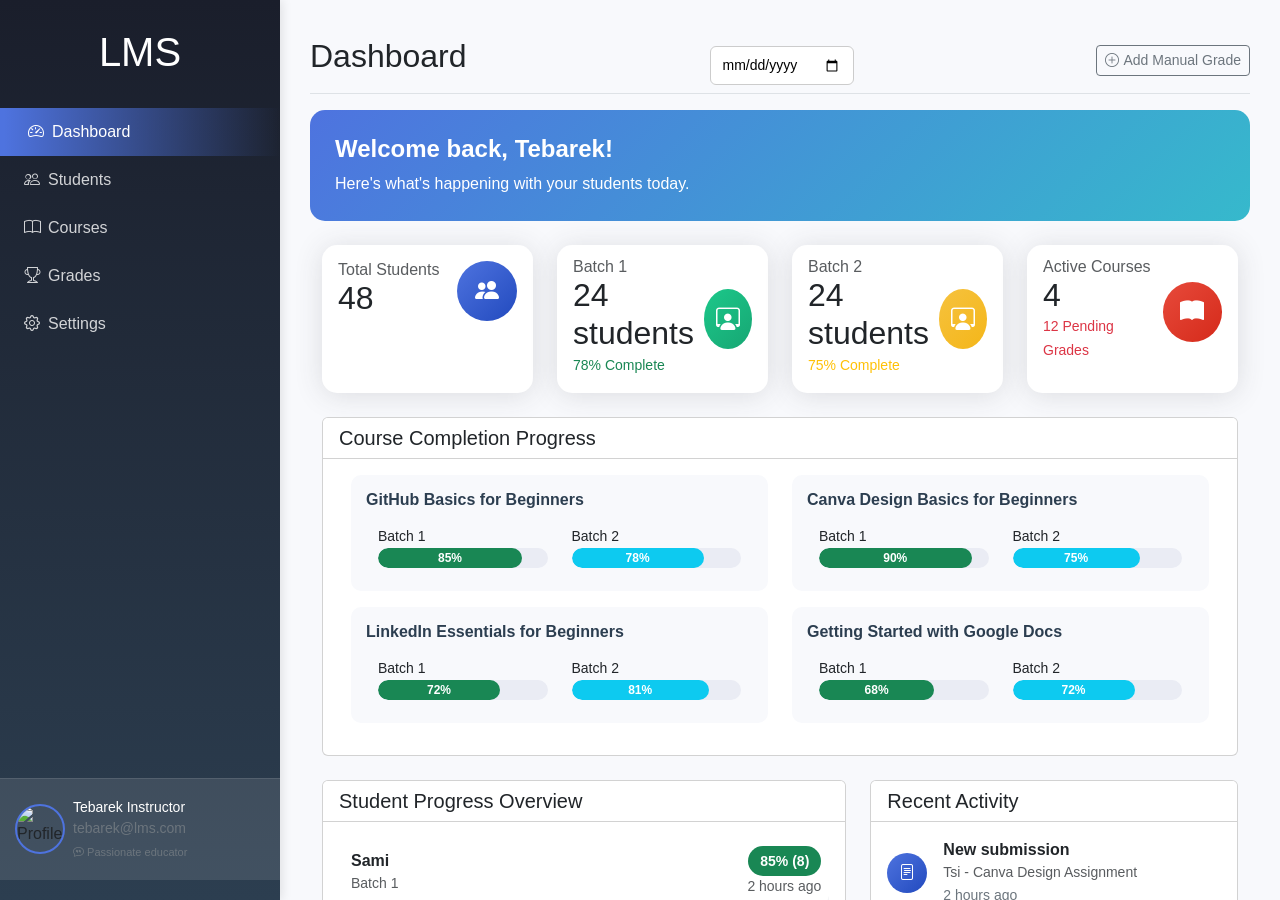
==== instructor/index.html @ 780e3164 "Initial commit - LMS project" ====
<!doctype html>
<html lang="en">
  <head>
    <meta charset="UTF-8" />
    <meta name="viewport" content="width=device-width, initial-scale=1.0" />
    <title>LMS Dashboard - Instructor View</title>

    <!-- Bootstrap 5 CSS CDN -->
    <link
      href="https://cdn.jsdelivr.net/npm/bootstrap@5.3.2/dist/css/bootstrap.min.css"
      rel="stylesheet"
    />
    <!-- Bootstrap Icons -->
    <link
      rel="stylesheet"
      href="https://cdn.jsdelivr.net/npm/bootstrap-icons@1.11.3/font/bootstrap-icons.min.css"
    />
    <!-- Font Awesome -->
    <link
      rel="stylesheet"
      href="https://cdnjs.cloudflare.com/ajax/libs/font-awesome/6.5.1/css/all.min.css"
    />
    <!-- Custom CSS -->
    <link rel="stylesheet" href="style.css" />
  </head>
  <body>
    <!-- Main Container -->
    <div class="container-fluid">
      <div class="row">
        <!-- Sidebar Navigation -->
        <nav class="col-md-3 col-lg-2 d-md-block bg-dark sidebar">
          <div class="sidebar-wrapper">
            <!-- <div class="text-center mb-4">
              <div class="instructor-avatar mx-auto">
                <span>T</span>
              </div>
              <h6 class="text-white mt-2">Tebarek Instructor</h6>
              <p class="text-secondary small">Instructor</p>
            </div> -->
            <div class="text-center mb-4">
              <h1 class="text-white mt-2">LMS</h1>
            </div>
            <ul class="nav flex-column">
              <li class="nav-item">
                <a class="nav-link active" href="#" data-page="dashboard">
                  <i class="bi bi-speedometer2 me-2"></i>Dashboard
                </a>
              </li>
              <li class="nav-item">
                <a class="nav-link" href="#" data-page="students">
                  <i class="bi bi-people me-2"></i>Students
                </a>
              </li>
              <li class="nav-item">
                <a class="nav-link" href="#" data-page="courses">
                  <i class="bi bi-book me-2"></i>Courses
                </a>
              </li>
              <li class="nav-item">
                <a class="nav-link" href="#" data-page="grades">
                  <i class="bi bi-trophy me-2"></i>Grades
                </a>
              </li>
              <li class="nav-item">
                <a class="nav-link" href="#" data-page="settings">
                  <i class="bi bi-gear me-2"></i>Settings
                </a>
              </li>
            </ul>

            <!-- Instructor Profile Section (Bottom of Sidebar) -->
            <div class="instructor-profile-sidebar">
              <div class="d-flex align-items-center">
                <img
                  src="https://via.placeholder.com/50"
                  alt="Profile"
                  class="profile-thumbnail rounded-circle me-2"
                />
                <div class="profile-info">
                  <h6 class="text-white mb-0">Tebarek Instructor</h6>
                  <small class="text-secondary">tebarek@lms.com</small>
                  <p class="text-secondary small mb-0 mt-1">
                    <i class="bi bi-chat-quote"></i> Passionate educator
                  </p>
                </div>
              </div>
            </div>
          </div>
        </nav>

        <!-- Main Content Area -->
        <main class="col-md-9 ms-sm-auto col-lg-10 px-md-4 main-content">
          <!-- Dynamic Content Pages -->
          <div id="dashboard-page" class="page active">
            <!-- Dashboard Header -->
            <div
              class="d-flex justify-content-between flex-wrap flex-md-nowrap align-items-center pt-3 pb-2 mb-3 border-bottom"
            >
              <h1 class="h2">Dashboard</h1>
              <div class="calendar-box">
                <input type="date" id="calendar" />
              </div>
              <div class="btn-toolbar mb-2 mb-md-0">
                <button
                  type="button"
                  class="btn btn-sm btn-outline-secondary"
                  data-bs-toggle="modal"
                  data-bs-target="#gradeModal"
                >
                  <i class="bi bi-plus-circle me-1"></i>Add Manual Grade
                </button>
              </div>
            </div>

            <!-- Welcome Banner -->
            <div class="alert alert-primary welcome-banner mb-4">
              <h4 class="alert-heading">Welcome back, Tebarek!</h4>
              <p class="mb-0">
                Here's what's happening with your students today.
              </p>
            </div>

            <!-- Stats Cards -->
            <div class="row mb-4">
              <div class="col-md-3">
                <div class="card stat-card">
                  <div class="card-body">
                    <div
                      class="d-flex justify-content-between align-items-center"
                    >
                      <div>
                        <h6 class="card-subtitle text-muted">Total Students</h6>
                        <h2 class="card-title mb-0">48</h2>
                      </div>
                      <div class="stat-icon bg-primary">
                        <i class="bi bi-people-fill"></i>
                      </div>
                    </div>
                  </div>
                </div>
              </div>
              <div class="col-md-3">
                <div class="card stat-card">
                  <div class="card-body">
                    <div
                      class="d-flex justify-content-between align-items-center"
                    >
                      <div>
                        <h6 class="card-subtitle text-muted">Batch 1</h6>
                        <h2 class="card-title mb-0">24 students</h2>
                        <small class="text-success">78% Complete</small>
                      </div>
                      <div class="stat-icon bg-success">
                        <i class="bi bi-person-workspace"></i>
                      </div>
                    </div>
                  </div>
                </div>
              </div>
              <div class="col-md-3">
                <div class="card stat-card">
                  <div class="card-body">
                    <div
                      class="d-flex justify-content-between align-items-center"
                    >
                      <div>
                        <h6 class="card-subtitle text-muted">Batch 2</h6>
                        <h2 class="card-title mb-0">24 students</h2>
                        <small class="text-warning">75% Complete</small>
                      </div>
                      <div class="stat-icon bg-warning">
                        <i class="bi bi-person-workspace"></i>
                      </div>
                    </div>
                  </div>
                </div>
              </div>
              <div class="col-md-3">
                <div class="card stat-card">
                  <div class="card-body">
                    <div
                      class="d-flex justify-content-between align-items-center"
                    >
                      <div>
                        <h6 class="card-subtitle text-muted">Active Courses</h6>
                        <h2 class="card-title mb-0">4</h2>
                        <small class="text-danger">12 Pending Grades</small>
                      </div>
                      <div class="stat-icon bg-danger">
                        <i class="bi bi-book-fill"></i>
                      </div>
                    </div>
                  </div>
                </div>
              </div>
            </div>

            <!-- Course Progress Section -->
            <div class="row mb-4">
              <div class="col-12">
                <div class="card">
                  <div class="card-header bg-white">
                    <h5 class="mb-0">Course Completion Progress</h5>
                  </div>
                  <div class="card-body">
                    <div class="row">
                      <div class="col-md-6">
                        <div class="course-item mb-3">
                          <h6>GitHub Basics for Beginners</h6>
                          <div class="row">
                            <div class="col-6">
                              <small>Batch 1</small>
                              <div class="progress mb-2">
                                <div
                                  class="progress-bar bg-success"
                                  style="width: 85%"
                                >
                                  85%
                                </div>
                              </div>
                            </div>
                            <div class="col-6">
                              <small>Batch 2</small>
                              <div class="progress mb-2">
                                <div
                                  class="progress-bar bg-info"
                                  style="width: 78%"
                                >
                                  78%
                                </div>
                              </div>
                            </div>
                          </div>
                        </div>
                        <div class="course-item mb-3">
                          <h6>LinkedIn Essentials for Beginners</h6>
                          <div class="row">
                            <div class="col-6">
                              <small>Batch 1</small>
                              <div class="progress mb-2">
                                <div
                                  class="progress-bar bg-success"
                                  style="width: 72%"
                                >
                                  72%
                                </div>
                              </div>
                            </div>
                            <div class="col-6">
                              <small>Batch 2</small>
                              <div class="progress mb-2">
                                <div
                                  class="progress-bar bg-info"
                                  style="width: 81%"
                                >
                                  81%
                                </div>
                              </div>
                            </div>
                          </div>
                        </div>
                      </div>
                      <div class="col-md-6">
                        <div class="course-item mb-3">
                          <h6>Canva Design Basics for Beginners</h6>
                          <div class="row">
                            <div class="col-6">
                              <small>Batch 1</small>
                              <div class="progress mb-2">
                                <div
                                  class="progress-bar bg-success"
                                  style="width: 90%"
                                >
                                  90%
                                </div>
                              </div>
                            </div>
                            <div class="col-6">
                              <small>Batch 2</small>
                              <div class="progress mb-2">
                                <div
                                  class="progress-bar bg-info"
                                  style="width: 75%"
                                >
                                  75%
                                </div>
                              </div>
                            </div>
                          </div>
                        </div>
                        <div class="course-item mb-3">
                          <h6>Getting Started with Google Docs</h6>
                          <div class="row">
                            <div class="col-6">
                              <small>Batch 1</small>
                              <div class="progress mb-2">
                                <div
                                  class="progress-bar bg-success"
                                  style="width: 68%"
                                >
                                  68%
                                </div>
                              </div>
                            </div>
                            <div class="col-6">
                              <small>Batch 2</small>
                              <div class="progress mb-2">
                                <div
                                  class="progress-bar bg-info"
                                  style="width: 72%"
                                >
                                  72%
                                </div>
                              </div>
                            </div>
                          </div>
                        </div>
                      </div>
                    </div>
                  </div>
                </div>
              </div>
            </div>

            <!-- Student Progress Overview and Recent Activity -->
            <div class="row">
              <div class="col-md-7">
                <div class="card">
                  <div class="card-header bg-white">
                    <h5 class="mb-0">Student Progress Overview</h5>
                  </div>
                  <div class="card-body">
                    <div class="student-progress-list">
                      <div
                        class="student-item mb-3 p-2 border-bottom"
                        onclick="viewStudentDetails('ST001')"
                      >
                        <div
                          class="d-flex justify-content-between align-items-center"
                        >
                          <div>
                            <strong>Sami</strong>
                            <div class="text-muted small">Batch 1</div>
                          </div>
                          <div class="text-end">
                            <span class="badge bg-success">85% (8)</span>
                            <small class="text-muted d-block"
                              >2 hours ago</small
                            >
                          </div>
                        </div>
                      </div>
                      <div
                        class="student-item mb-3 p-2 border-bottom"
                        onclick="viewStudentDetails('ST002')"
                      >
                        <div
                          class="d-flex justify-content-between align-items-center"
                        >
                          <div>
                            <strong>Tsi</strong>
                            <div class="text-muted small">Batch 1</div>
                          </div>
                          <div class="text-end">
                            <span class="badge bg-success">92% (9)</span>
                            <small class="text-muted d-block">1 day ago</small>
                          </div>
                        </div>
                      </div>
                      <div
                        class="student-item mb-3 p-2 border-bottom"
                        onclick="viewStudentDetails('ST003')"
                      >
                        <div
                          class="d-flex justify-content-between align-items-center"
                        >
                          <div>
                            <strong>Miky</strong>
                            <div class="text-muted small">Batch 2</div>
                          </div>
                          <div class="text-end">
                            <span class="badge bg-warning">78% (7)</span>
                            <small class="text-muted d-block">2 days ago</small>
                          </div>
                        </div>
                      </div>
                      <div
                        class="student-item mb-3 p-2 border-bottom"
                        onclick="viewStudentDetails('ST004')"
                      >
                        <div
                          class="d-flex justify-content-between align-items-center"
                        >
                          <div>
                            <strong>Emma</strong>
                            <div class="text-muted small">Batch 2</div>
                          </div>
                          <div class="text-end">
                            <span class="badge bg-success">88% (8)</span>
                            <small class="text-muted d-block">1 day ago</small>
                          </div>
                        </div>
                      </div>
                      <div
                        class="student-item mb-3 p-2 border-bottom"
                        onclick="viewStudentDetails('ST005')"
                      >
                        <div
                          class="d-flex justify-content-between align-items-center"
                        >
                          <div>
                            <strong>John</strong>
                            <div class="text-muted small">Batch 1</div>
                          </div>
                          <div class="text-end">
                            <span class="badge bg-danger">67% (6)</span>
                            <small class="text-muted d-block"
                              >3 weeks ago</small
                            >
                          </div>
                        </div>
                      </div>
                      <div
                        class="student-item p-2"
                        onclick="viewStudentDetails('ST006')"
                      >
                        <div
                          class="d-flex justify-content-between align-items-center"
                        >
                          <div>
                            <strong>Bety</strong>
                            <div class="text-muted small">Batch 2</div>
                          </div>
                          <div class="text-end">
                            <span class="badge bg-success">95% (10)</span>
                            <small class="text-muted d-block"
                              >30 mins ago</small
                            >
                          </div>
                        </div>
                      </div>
                    </div>
                  </div>
                </div>
              </div>
              <div class="col-md-5">
                <div class="card">
                  <div class="card-header bg-white">
                    <h5 class="mb-0">Recent Activity</h5>
                  </div>
                  <div class="card-body">
                    <div class="activity-list">
                      <div class="activity-item mb-3 pb-2 border-bottom">
                        <div class="d-flex align-items-center">
                          <div class="activity-icon bg-primary me-3">
                            <i class="bi bi-file-text text-white"></i>
                          </div>
                          <div>
                            <strong>New submission</strong>
                            <div class="text-muted small">
                              Tsi - Canva Design Assignment
                            </div>
                            <small class="text-secondary">2 hours ago</small>
                          </div>
                        </div>
                      </div>
                      <div class="activity-item mb-3 pb-2 border-bottom">
                        <div class="d-flex align-items-center">
                          <div class="activity-icon bg-success me-3">
                            <i class="bi bi-check-circle text-white"></i>
                          </div>
                          <div>
                            <strong>Assessment completed</strong>
                            <div class="text-muted small">
                              Sami - Google Form Quiz
                            </div>
                            <small class="text-secondary">5 hours ago</small>
                          </div>
                        </div>
                      </div>
                      <div class="activity-item">
                        <div class="d-flex align-items-center">
                          <div class="activity-icon bg-warning me-3">
                            <i class="bi bi-folder text-white"></i>
                          </div>
                          <div>
                            <strong>Project submitted</strong>
                            <div class="text-muted small">
                              Lidiya - Graphics Project
                            </div>
                            <small class="text-secondary">1 day ago</small>
                          </div>
                        </div>
                      </div>
                    </div>
                  </div>
                </div>
              </div>
            </div>
          </div>

          <!-- Student Details Page (initially hidden) -->
          <div id="student-page" class="page">
            <div
              class="d-flex justify-content-between flex-wrap flex-md-nowrap align-items-center pt-3 pb-2 mb-3 border-bottom"
            >
              <h1 class="h2">Student Details</h1>
              <button
                class="btn btn-outline-secondary"
                onclick="showPage('dashboard')"
              >
                <i class="bi bi-arrow-left me-1"></i>Back to Dashboard
              </button>
            </div>

            <!-- Student Details Content -->
            <div id="student-details-container">
              <!-- Will be populated by JavaScript -->
            </div>
          </div>

          <!-- Students Dashboard Page -->
          <div id="students-page" class="page">
            <div
              class="d-flex justify-content-between flex-wrap flex-md-nowrap align-items-center pt-3 pb-2 mb-3 border-bottom"
            >
              <h1 class="h2">Students Dashboard</h1>
              <div class="btn-toolbar mb-2 mb-md-0">
                <button
                  type="button"
                  class="btn btn-sm btn-outline-primary"
                  onclick="exportStudentList()"
                >
                  <i class="bi bi-download me-1"></i>Export List
                </button>
              </div>
            </div>

            <!-- Students by Batch -->
            <div id="students-by-batch" class="row">
              <!-- Will be populated by JavaScript -->
            </div>
          </div>

          <!-- Courses Dashboard Page -->
          <div id="courses-page" class="page">
            <div
              class="d-flex justify-content-between flex-wrap flex-md-nowrap align-items-center pt-3 pb-2 mb-3 border-bottom"
            >
              <h1 class="h2">Courses Dashboard</h1>
              <button
                type="button"
                class="btn btn-sm btn-outline-primary"
                onclick="showAddCourseModal()"
              >
                <i class="bi bi-plus-circle me-1"></i>Add Course
              </button>
            </div>

            <!-- Courses with Enrolled Students -->
            <div id="courses-with-students" class="row">
              <!-- Will be populated by JavaScript -->
            </div>
          </div>

          <!-- Grades Dashboard Page -->
          <div id="grades-page" class="page">
            <div
              class="d-flex justify-content-between flex-wrap flex-md-nowrap align-items-center pt-3 pb-2 mb-3 border-bottom"
            >
              <h1 class="h2">Grades Dashboard</h1>
              <div class="btn-group">
                <button
                  type="button"
                  class="btn btn-sm btn-outline-secondary"
                  onclick="filterGradesByCourse('all')"
                >
                  All Courses
                </button>
                <button
                  type="button"
                  class="btn btn-sm btn-outline-secondary"
                  onclick="filterGradesByCourse('github')"
                >
                  GitHub
                </button>
                <button
                  type="button"
                  class="btn btn-sm btn-outline-secondary"
                  onclick="filterGradesByCourse('linkedin')"
                >
                  LinkedIn
                </button>

                <button
                  type="button"
                  class="btn btn-sm btn-outline-secondary"
                  onclick="filterGradesByCourse('canva')"
                >
                  Canva
                </button>
              </div>
            </div>

            <!-- Rankings Table -->
            <div class="card">
              <div class="card-header bg-white">
                <h5 class="mb-0">Student Performance Rankings</h5>
              </div>
              <div class="card-body">
                <div class="table-responsive">
                  <table
                    class="table table-hover rankings-table"
                    id="grades-ranking-table"
                  >
                    <thead>
                      <tr>
                        <th>Rank</th>
                        <th>Student</th>
                        <th>Course</th>
                        <th>Grade</th>
                        <th>Status</th>
                      </tr>
                    </thead>
                    <tbody id="grades-table-body">
                      <!-- Will be populated by JavaScript -->
                    </tbody>
                  </table>
                </div>
              </div>
            </div>
          </div>

          <!-- Settings Dashboard Page -->
          <div id="settings-page" class="page">
            <div
              class="d-flex justify-content-between flex-wrap flex-md-nowrap align-items-center pt-3 pb-2 mb-3 border-bottom"
            >
              <h1 class="h2">Settings</h1>
            </div>

            <!-- Settings Tabs -->
            <ul class="nav nav-tabs mb-4" id="settingsTabs" role="tablist">
              <li class="nav-item" role="presentation">
                <button
                  class="nav-link active"
                  id="profile-tab"
                  data-bs-toggle="tab"
                  data-bs-target="#profile"
                  type="button"
                  role="tab"
                >
                  Profile
                </button>
              </li>
              <li class="nav-item" role="presentation">
                <button
                  class="nav-link"
                  id="password-tab"
                  data-bs-toggle="tab"
                  data-bs-target="#password"
                  type="button"
                  role="tab"
                >
                  Password
                </button>
              </li>
              <li class="nav-item" role="presentation">
                <button
                  class="nav-link"
                  id="courses-tab"
                  data-bs-toggle="tab"
                  data-bs-target="#courses-settings"
                  type="button"
                  role="tab"
                >
                  Courses
                </button>
              </li>
              <li class="nav-item" role="presentation">
                <button
                  class="nav-link"
                  id="notifications-tab"
                  data-bs-toggle="tab"
                  data-bs-target="#notifications"
                  type="button"
                  role="tab"
                >
                  Notifications
                </button>
              </li>
              <li class="nav-item" role="presentation">
                <button
                  class="nav-link"
                  id="layout-tab"
                  data-bs-toggle="tab"
                  data-bs-target="#layout"
                  type="button"
                  role="tab"
                >
                  Layout
                </button>
              </li>
              <li class="nav-item" role="presentation">
                <button
                  class="nav-link"
                  id="appearance-tab"
                  data-bs-toggle="tab"
                  data-bs-target="#appearance"
                  type="button"
                  role="tab"
                >
                  Appearance
                </button>
              </li>
            </ul>

            <!-- Settings Tab Content -->
            <div class="tab-content" id="settingsTabContent">
              <!-- Profile Settings -->
              <div
                class="tab-pane fade show active"
                id="profile"
                role="tabpanel"
              >
                <div class="card">
                  <div class="card-body">
                    <h5 class="card-title mb-4">Profile Settings</h5>
                    <form id="profileSettingsForm">
                      <div class="row">
                        <div class="col-md-3 text-center mb-4">
                          <div class="profile-picture-upload">
                            <img
                              src="https://via.placeholder.com/150"
                              alt="Profile"
                              class="rounded-circle mb-3"
                              id="profilePreview"
                              style="
                                width: 150px;
                                height: 150px;
                                object-fit: cover;
                              "
                            />
                            <div>
                              <label
                                for="profilePicture"
                                class="btn btn-outline-primary btn-sm"
                              >
                                <i class="bi bi-camera me-1"></i>Upload Photo
                              </label>
                              <input
                                type="file"
                                class="d-none"
                                id="profilePicture"
                                accept="image/*"
                                onchange="previewProfilePicture(this)"
                              />
                            </div>
                          </div>
                        </div>
                        <div class="col-md-9">
                          <div class="mb-3">
                            <label for="profileName" class="form-label"
                              >Full Name</label
                            >
                            <input
                              type="text"
                              class="form-control"
                              id="profileName"
                              value="Tebarek Instructor"
                            />
                          </div>
                          <div class="mb-3">
                            <label for="profileEmail" class="form-label"
                              >Email Address</label
                            >
                            <input
                              type="email"
                              class="form-control"
                              id="profileEmail"
                              value="tebarek@lms.com"
                            />
                          </div>
                          <div class="mb-3">
                            <label for="profileBio" class="form-label"
                              >Short Bio</label
                            >
                            <textarea
                              class="form-control"
                              id="profileBio"
                              rows="3"
                            >
Passionate educator with 5+ years of experience in web development and design.</textarea
                            >
                          </div>
                          <button
                            type="button"
                            class="btn btn-primary"
                            onclick="saveProfileSettings()"
                          >
                            Save Changes
                          </button>
                        </div>
                      </div>
                    </form>
                  </div>
                </div>
              </div>

              <!-- Password Settings -->
              <div class="tab-pane fade" id="password" role="tabpanel">
                <div class="card">
                  <div class="card-body">
                    <h5 class="card-title mb-4">Change Password</h5>
                    <form id="passwordSettingsForm">
                      <div class="mb-3">
                        <label for="currentPassword" class="form-label"
                          >Current Password</label
                        >
                        <input
                          type="password"
                          class="form-control"
                          id="currentPassword"
                          required
                        />
                      </div>
                      <div class="mb-3">
                        <label for="newPassword" class="form-label"
                          >New Password</label
                        >
                        <input
                          type="password"
                          class="form-control"
                          id="newPassword"
                          required
                        />
                        <div class="password-strength mt-2">
                          <div class="progress" style="height: 5px">
                            <div
                              class="progress-bar"
                              id="passwordStrength"
                              style="width: 0%"
                            ></div>
                          </div>
                          <small class="text-muted" id="passwordStrengthText"
                            >Enter a password</small
                          >
                        </div>
                      </div>
                      <div class="mb-3">
                        <label for="confirmPassword" class="form-label"
                          >Confirm New Password</label
                        >
                        <input
                          type="password"
                          class="form-control"
                          id="confirmPassword"
                          required
                        />
                        <div
                          class="invalid-feedback"
                          id="passwordMatchFeedback"
                        >
                          Passwords do not match
                        </div>
                      </div>
                      <button
                        type="button"
                        class="btn btn-primary"
                        onclick="changePassword()"
                      >
                        Update Password
                      </button>
                    </form>
                  </div>
                </div>
              </div>

              <!-- Course Settings -->
              <div class="tab-pane fade" id="courses-settings" role="tabpanel">
                <div class="card">
                  <div class="card-body">
                    <h5 class="card-title mb-4">Course Settings</h5>

                    <!-- Course Visibility -->
                    <div class="mb-4">
                      <h6>Default Course Visibility</h6>
                      <div class="form-check">
                        <input
                          class="form-check-input"
                          type="radio"
                          name="courseVisibility"
                          id="visibilityPublic"
                          checked
                        />
                        <label class="form-check-label" for="visibilityPublic">
                          <i class="bi bi-globe me-1"></i>Public - Anyone can
                          view
                        </label>
                      </div>
                      <div class="form-check">
                        <input
                          class="form-check-input"
                          type="radio"
                          name="courseVisibility"
                          id="visibilityPrivate"
                        />
                        <label class="form-check-label" for="visibilityPrivate">
                          <i class="bi bi-lock me-1"></i>Private - Only enrolled
                          students
                        </label>
                      </div>
                    </div>

                    <!-- Enrollment Options -->
                    <div class="mb-4">
                      <h6>Default Enrollment Options</h6>
                      <div class="form-check">
                        <input
                          class="form-check-input"
                          type="radio"
                          name="enrollmentOption"
                          id="enrollmentOpen"
                          checked
                        />
                        <label class="form-check-label" for="enrollmentOpen">
                          <i class="bi bi-door-open me-1"></i>Open Enrollment -
                          Anyone can join
                        </label>
                      </div>
                      <div class="form-check">
                        <input
                          class="form-check-input"
                          type="radio"
                          name="enrollmentOption"
                          id="enrollmentInvite"
                        />
                        <label class="form-check-label" for="enrollmentInvite">
                          <i class="bi bi-envelope me-1"></i>Invite Only -
                          Requires approval
                        </label>
                      </div>
                    </div>

                    <button
                      type="button"
                      class="btn btn-primary"
                      onclick="saveCourseSettings()"
                    >
                      Save Settings
                    </button>
                  </div>
                </div>
              </div>

              <!-- Notification Settings -->
              <div class="tab-pane fade" id="notifications" role="tabpanel">
                <div class="card">
                  <div class="card-body">
                    <h5 class="card-title mb-4">Notification Preferences</h5>

                    <div class="mb-4">
                      <div class="form-check form-switch mb-3">
                        <input
                          class="form-check-input"
                          type="checkbox"
                          id="emailSubmissions"
                          checked
                        />
                        <label class="form-check-label" for="emailSubmissions">
                          <strong
                            >Email notifications for new submissions</strong
                          >
                          <p class="text-muted small mb-0">
                            Get notified when students submit assignments
                          </p>
                        </label>
                      </div>

                      <div class="form-check form-switch mb-3">
                        <input
                          class="form-check-input"
                          type="checkbox"
                          id="emailMessages"
                          checked
                        />
                        <label class="form-check-label" for="emailMessages">
                          <strong>Email notifications for new messages</strong>
                          <p class="text-muted small mb-0">
                            Get notified when you receive new messages
                          </p>
                        </label>
                      </div>

                      <div class="form-check form-switch mb-3">
                        <input
                          class="form-check-input"
                          type="checkbox"
                          id="emailGrades"
                        />
                        <label class="form-check-label" for="emailGrades">
                          <strong>Grade updates</strong>
                          <p class="text-muted small mb-0">
                            Get notified when grades are posted or updated
                          </p>
                        </label>
                      </div>

                      <div class="form-check form-switch">
                        <input
                          class="form-check-input"
                          type="checkbox"
                          id="emailAnnouncements"
                          checked
                        />
                        <label
                          class="form-check-label"
                          for="emailAnnouncements"
                        >
                          <strong>Course announcements</strong>
                          <p class="text-muted small mb-0">
                            Receive important course announcements
                          </p>
                        </label>
                      </div>
                    </div>

                    <button
                      type="button"
                      class="btn btn-primary"
                      onclick="saveNotificationSettings()"
                    >
                      Save Preferences
                    </button>
                  </div>
                </div>
              </div>

              <!-- Layout Settings -->
              <div class="tab-pane fade" id="layout" role="tabpanel">
                <div class="card">
                  <div class="card-body">
                    <h5 class="card-title mb-4">Account</h5>

                    <!-- Dashboard Layout Options 
                    <div class="mb-4">
                      <h6>Dashboard Layout</h6>
                      <div class="row">
                        <div class="col-md-4 mb-3">
                          <div
                            class="layout-option card text-center p-3"
                            onclick="selectLayout('compact')"
                          >
                            <i class="bi bi-grid-3x3-gap-fill fs-1 mb-2"></i>
                            <h6>Compact</h6>
                            <small class="text-muted"
                              >Show more items in less space</small
                            >
                          </div>
                        </div>
                        <div class="col-md-4 mb-3">
                          <div
                            class="layout-option card text-center p-3 selected"
                            onclick="selectLayout('comfortable')"
                          >
                            <i class="bi bi-grid-3x2-gap-fill fs-1 mb-2"></i>
                            <h6>Comfortable</h6>
                            <small class="text-muted"
                              >Balanced spacing and visibility</small
                            >
                          </div>
                        </div>
                        <div class="col-md-4 mb-3">
                          <div
                            class="layout-option card text-center p-3"
                            onclick="selectLayout('spacious')"
                          >
                            <i class="bi bi-grid-1x2-fill fs-1 mb-2"></i>
                            <h6>Spacious</h6>
                            <small class="text-muted"
                              >Extra padding for better focus</small
                            >
                          </div>
                        </div>
                      </div>
                    </div> -->

                    <!-- Active Sessions -->
                    <div class="mb-4">
                      <h6>Active Sessions</h6>
                      <div class="list-group">
                        <div
                          class="list-group-item d-flex justify-content-between align-items-center"
                        >
                          <div>
                            <i class="bi bi-laptop me-2"></i>
                            <strong>Current Session</strong>
                            <br />
                            <small class="text-muted"
                              >Chrome on Windows • 192.168.1.100</small
                            >
                          </div>
                          <span class="badge bg-success">Active Now</span>
                        </div>
                        <div
                          class="list-group-item d-flex justify-content-between align-items-center"
                        >
                          <div>
                            <i class="bi bi-phone me-2"></i>
                            <strong>Mobile Device</strong>
                            <br />
                            <small class="text-muted"
                              >Safari on iOS • 192.168.1.101</small
                            >
                          </div>
                          <button class="btn btn-sm btn-outline-danger">
                            Sign Out
                          </button>
                        </div>
                      </div>
                    </div>

                    <button
                      type="button"
                      class="btn btn-primary"
                      onclick="saveLayoutSettings()"
                    >
                      Save Layout
                    </button>
                  </div>
                </div>
              </div>

              <!-- Appearance Settings -->
              <div class="tab-pane fade" id="appearance" role="tabpanel">
                <div class="card">
                  <div class="card-body">
                    <h5 class="card-title mb-4">Appearance</h5>

                    <!-- Theme Options -->
                    <div class="mb-4">
                      <h6>Theme</h6>
                      <div class="row">
                        <div class="col-md-6 mb-3">
                          <div
                            class="theme-option card text-center p-3 selected"
                            onclick="selectTheme('light')"
                          >
                            <i
                              class="bi bi-brightness-high-fill fs-1 mb-2 text-warning"
                            ></i>
                            <h6>Light Mode</h6>
                            <small class="text-muted"
                              >Default light theme</small
                            >
                          </div>
                        </div>
                        <div class="col-md-6 mb-3">
                          <div
                            class="theme-option card text-center p-3"
                            onclick="selectTheme('dark')"
                          >
                            <i
                              class="bi bi-moon-stars-fill fs-1 mb-2 text-primary"
                            ></i>
                            <h6>Dark Mode</h6>
                            <small class="text-muted"
                              >Easy on the eyes at night</small
                            >
                          </div>
                        </div>
                      </div>
                    </div>

                    <!-- Color Scheme 
                    <div class="mb-4">
                      <h6>Accent Color</h6>
                      <div class="d-flex gap-2">
                        <button
                          class="btn btn-primary"
                          onclick="setAccentColor('primary')"
                          style="width: 40px; height: 40px; border-radius: 50%"
                        ></button>
                        <button
                          class="btn btn-success"
                          onclick="setAccentColor('success')"
                          style="width: 40px; height: 40px; border-radius: 50%"
                        ></button>
                        <button
                          class="btn btn-info"
                          onclick="setAccentColor('info')"
                          style="width: 40px; height: 40px; border-radius: 50%"
                        ></button>
                        <button
                          class="btn btn-warning"
                          onclick="setAccentColor('warning')"
                          style="width: 40px; height: 40px; border-radius: 50%"
                        ></button>
                        <button
                          class="btn btn-danger"
                          onclick="setAccentColor('danger')"
                          style="width: 40px; height: 40px; border-radius: 50%"
                        ></button>
                      </div>
                    </div> -->

                    <button
                      type="button"
                      class="btn btn-primary"
                      onclick="saveAppearanceSettings()"
                    >
                      Apply Theme
                    </button>
                  </div>
                </div>
              </div>
            </div>
          </div>
        </main>
      </div>
    </div>

    <!-- Add Manual Grade Modal -->
    <div class="modal fade" id="gradeModal" tabindex="-1">
      <div class="modal-dialog">
        <div class="modal-content">
          <div class="modal-header">
            <h5 class="modal-title">Add Manual Grade</h5>
            <button
              type="button"
              class="btn-close"
              data-bs-dismiss="modal"
            ></button>
          </div>
          <div class="modal-body">
            <form id="gradeForm">
              <div class="mb-3">
                <label for="studentName" class="form-label">Student Name</label>
                <select class="form-select" id="studentName" required>
                  <option value="">Select student</option>
                  <option value="Sami">Sami (Batch 1)</option>
                  <option value="Tsi">Tsi (Batch 1)</option>
                  <option value="Miky">Miky (Batch 2)</option>
                  <option value="Emma">Emma (Batch 2)</option>
                  <option value="John">John (Batch 1)</option>
                  <option value="Bety">Bety (Batch 2)</option>
                  <option value="Lidiya">Lidiya (Batch 2)</option>
                  <option value="Alex">Abel (Batch 1)</option>
                </select>
              </div>
              <div class="mb-3">
                <label for="courseName" class="form-label">Course</label>
                <select class="form-select" id="courseName" required>
                  <option value="">Select course</option>
                  <option value="GitHub Basics for Beginners">
                    GitHub Basics
                  </option>
                  <option value="LinkedIn Essentials for Beginners">
                    LinkedIn Essentials
                  </option>
                  <option value="Canva Design Basics for Beginners">
                    Canva Design
                  </option>
                  <option value="Getting Started with Google Docs">
                    Google Docs
                  </option>
                </select>
              </div>
              <div class="mb-3">
                <label for="gradeValue" class="form-label">Grade (%)</label>
                <input
                  type="number"
                  class="form-control"
                  id="gradeValue"
                  min="0"
                  max="100"
                  required
                />
              </div>
              <div class="mb-3">
                <label for="assessmentType" class="form-label"
                  >Assessment Type</label
                >
                <input
                  type="text"
                  class="form-control"
                  id="assessmentType"
                  placeholder="e.g., Midterm Project, Quiz"
                  required
                />
              </div>
            </form>
          </div>
          <div class="modal-footer">
            <button
              type="button"
              class="btn btn-secondary"
              data-bs-dismiss="modal"
            >
              Cancel
            </button>
            <button
              type="button"
              class="btn btn-primary"
              onclick="submitGrade()"
            >
              Submit Grade
            </button>
          </div>
        </div>
      </div>
    </div>

    <!-- Add Course Modal (New) -->
    <div class="modal fade" id="addCourseModal" tabindex="-1">
      <div class="modal-dialog">
        <div class="modal-content">
          <div class="modal-header">
            <h5 class="modal-title">Add New Course</h5>
            <button
              type="button"
              class="btn-close"
              data-bs-dismiss="modal"
            ></button>
          </div>
          <div class="modal-body">
            <form id="addCourseForm">
              <div class="mb-3">
                <label for="courseName" class="form-label">Course Name</label>
                <input
                  type="text"
                  class="form-control"
                  id="courseName"
                  required
                />
              </div>
              <div class="mb-3">
                <label for="courseCode" class="form-label">Course Code</label>
                <input
                  type="text"
                  class="form-control"
                  id="courseCode"
                  placeholder="e.g., CS101"
                  required
                />
              </div>
              <div class="mb-3">
                <label for="courseDescription" class="form-label"
                  >Description</label
                >
                <textarea
                  class="form-control"
                  id="courseDescription"
                  rows="3"
                ></textarea>
              </div>
              <div class="mb-3">
                <label for="courseVisibility" class="form-label"
                  >Visibility</label
                >
                <select class="form-select" id="courseVisibility">
                  <option value="public">Public</option>
                  <option value="private">Private</option>
                </select>
              </div>
            </form>
          </div>
          <div class="modal-footer">
            <button
              type="button"
              class="btn btn-secondary"
              data-bs-dismiss="modal"
            >
              Cancel
            </button>
            <button
              type="button"
              class="btn btn-primary"
              onclick="addNewCourse()"
            >
              Add Course
            </button>
          </div>
        </div>
      </div>
    </div>

    <!-- Bootstrap JS -->
    <script src="https://cdn.jsdelivr.net/npm/bootstrap@5.3.2/dist/js/bootstrap.bundle.min.js"></script>
    <!-- Custom JS -->
    <script src="script.js"></script>
  </body>
</html>
---- instructor/style.css ----
/* style.css - Replace with this complete updated version */

:root {
    --primary-color: #4e73df;
    --success-color: #1cc88a;
    --info-color: #36b9cc;
    --warning-color: #f6c23e;
    --danger-color: #e74a3b;
    --sidebar-width: 280px;
}

/* Base Styles */
* {
    margin: 0;
    padding: 0;
    box-sizing: border-box;
}

html, body {
    height: 100%;
    overflow: hidden;
}

body {
    font-family: -apple-system, BlinkMacSystemFont, 'Segoe UI', Roboto, 'Helvetica Neue', Arial, sans-serif;
    background: #f8f9fc;
}

/* Main Container */
.container-fluid {
    height: 100vh;
    padding: 0;
    overflow: hidden;
}

.row {
    height: 100%;
    margin: 0;
}

/* Sidebar Styles */
.sidebar {
    position: fixed;
    top: 0;
    bottom: 0;
    left: 0;
    width: var(--sidebar-width);
    z-index: 100;
    padding: 0;
    background: linear-gradient(180deg, #1a1e2b 0%, #2c3e50 100%);
    box-shadow: 2px 0 10px rgba(0, 0, 0, 0.1);
}

.sidebar-wrapper {
    height: 100%;
    display: flex;
    flex-direction: column;
    padding: 20px 0;
    overflow-y: auto;
}

.sidebar .nav-link {
    font-weight: 500;
    color: rgba(255, 255, 255, 0.8);
    padding: 0.75rem 1.5rem;
    transition: all 0.3s;
}

.sidebar .nav-link:hover {
    color: white;
    background: rgba(255, 255, 255, 0.1);
    padding-left: 2rem;
}

.sidebar .nav-link.active {
    color: white;
    background: linear-gradient(90deg, var(--primary-color), transparent);
    border-left: 4px solid var(--primary-color);
}

/* Instructor Avatar */
.instructor-avatar {
    width: 80px;
    height: 80px;
    background: linear-gradient(135deg, var(--primary-color), var(--info-color));
    border-radius: 50%;
    display: flex;
    align-items: center;
    justify-content: center;
    font-size: 24px;
    font-weight: bold;
    color: white;
    border: 3px solid rgba(255, 255, 255, 0.2);
    margin: 0 auto 10px;
}

/* Instructor Profile Sidebar */
.instructor-profile-sidebar {
    margin-top: auto;
    padding: 20px 15px;
    background: rgba(255, 255, 255, 0.1);
    border-top: 1px solid rgba(255, 255, 255, 0.1);
    transition: all 0.3s;
}

.instructor-profile-sidebar:hover {
    background: rgba(255, 255, 255, 0.15);
}

.profile-thumbnail {
    width: 50px;
    height: 50px;
    object-fit: cover;
    border: 2px solid var(--primary-color);
}

.profile-info {
    flex: 1;
    overflow: hidden;
}

.profile-info h6 {
    font-size: 14px;
    white-space: nowrap;
    overflow: hidden;
    text-overflow: ellipsis;
    margin-bottom: 2px;
}

.profile-info p {
    font-size: 11px;
    white-space: nowrap;
    overflow: hidden;
    text-overflow: ellipsis;
    margin-bottom: 0;
}

/* Main Content Area */
.main-content {
    margin-left: var(--sidebar-width);
    width: calc(100% - var(--sidebar-width));
    height: 100vh;
    overflow-y: auto;
    padding: 20px 30px !important;
    background: #f8f9fc;
}

/* Custom Scrollbar for Main Content */
.main-content::-webkit-scrollbar {
    width: 8px;
}

.main-content::-webkit-scrollbar-track {
    background: #f1f1f1;
    border-radius: 10px;
}

.main-content::-webkit-scrollbar-thumb {
    background: var(--primary-color);
    border-radius: 10px;
}

.main-content::-webkit-scrollbar-thumb:hover {
    background: #224abe;
}

/* Page Transitions */
.page {
    display: none;
    animation: fadeIn 0.3s ease;
}

.page.active {
    display: block;
}

@keyframes fadeIn {
    from {
        opacity: 0;
        transform: translateY(10px);
    }
    to {
        opacity: 1;
        transform: translateY(0);
    }
}

/* Welcome Banner */
.welcome-banner {
    background: linear-gradient(135deg, var(--primary-color), var(--info-color));
    color: white;
    border: none;
    border-radius: 15px;
    padding: 25px;
}

.welcome-banner .alert-heading {
    color: white;
    font-weight: 600;
}

/* Stat Cards */
.stat-card {
    border: none;
    border-radius: 15px;
    box-shadow: 0 0.15rem 1.75rem 0 rgba(58, 59, 69, 0.15);
    transition: transform 0.3s;
    overflow: hidden;
    height: 100%;
}

.stat-card:hover {
    transform: translateY(-5px);
}

.stat-icon {
    width: 60px;
    height: 60px;
    border-radius: 50%;
    display: flex;
    align-items: center;
    justify-content: center;
    color: white;
    font-size: 24px;
}

.stat-icon.bg-primary { background: linear-gradient(135deg, var(--primary-color), #224abe) !important; }
.stat-icon.bg-success { background: linear-gradient(135deg, var(--success-color), #17a673) !important; }
.stat-icon.bg-warning { background: linear-gradient(135deg, var(--warning-color), #f4b619) !important; }
.stat-icon.bg-danger { background: linear-gradient(135deg, var(--danger-color), #d52a1a) !important; }

/* Course Progress */
.course-item {
    background: #f8f9fc;
    padding: 15px;
    border-radius: 10px;
    transition: background 0.3s;
}

.course-item:hover {
    background: #ffffff;
    box-shadow: 0 0.15rem 1.75rem 0 rgba(58, 59, 69, 0.15);
}

.course-item h6 {
    color: #2c3e50;
    font-weight: 600;
    margin-bottom: 15px;
}

.progress {
    height: 20px;
    border-radius: 10px;
    background: #eaecf4;
}

.progress-bar {
    border-radius: 10px;
    font-size: 12px;
    font-weight: 600;
    line-height: 20px;
}

/* Student Progress Items */
.student-item {
    background: white;
    border-radius: 10px;
    cursor: pointer;
    transition: all 0.3s;
    border-left: 4px solid transparent;
}

.student-item:hover {
    background: #f8f9fc;
    border-left-color: var(--primary-color);
    transform: translateX(5px);
}

.student-item .badge {
    font-size: 14px;
    padding: 8px 12px;
    border-radius: 20px;
}

/* Activity Items */
.activity-item {
    transition: transform 0.3s;
}

.activity-item:hover {
    transform: translateX(5px);
}

.activity-icon {
    width: 40px;
    height: 40px;
    border-radius: 50%;
    display: flex;
    align-items: center;
    justify-content: center;
}

.activity-icon.bg-primary { background: linear-gradient(135deg, var(--primary-color), #224abe) !important; }
.activity-icon.bg-success { background: linear-gradient(135deg, var(--success-color), #17a673) !important; }
.activity-icon.bg-warning { background: linear-gradient(135deg, var(--warning-color), #f4b619) !important; }

/* Student Details Page */
.student-profile-header {
    background: linear-gradient(135deg, #667eea 0%, #764ba2 100%);
    color: white;
    padding: 40px;
    border-radius: 15px;
    margin-bottom: 30px;
    box-shadow: 0 10px 30px rgba(0, 0, 0, 0.2);
}

.student-avatar-large {
    width: 120px;
    height: 120px;
    background: white;
    border-radius: 50%;
    display: flex;
    align-items: center;
    justify-content: center;
    font-size: 48px;
    font-weight: bold;
    color: var(--primary-color);
    border: 5px solid rgba(255, 255, 255, 0.3);
    margin-bottom: 20px;
}

/* Students Dashboard */
.batch-card {
    border: none;
    border-radius: 15px;
    box-shadow: 0 0.15rem 1.75rem 0 rgba(58, 59, 69, 0.15);
    transition: transform 0.3s;
    overflow: hidden;
    margin-bottom: 25px;
}

.batch-card:hover {
    transform: translateY(-5px);
}

.batch-header {
    background: linear-gradient(135deg, var(--primary-color), var(--info-color));
    color: white;
    padding: 20px;
    border-bottom: none;
}

.batch-header h5 {
    margin: 0;
    font-weight: 600;
}

.batch-stats {
    display: flex;
    gap: 15px;
    margin-top: 10px;
}

.batch-stats span {
    background: rgba(255, 255, 255, 0.2);
    padding: 5px 10px;
    border-radius: 20px;
    font-size: 12px;
}

.student-list {
    list-style: none;
    padding: 0;
    margin: 0;
}

.student-list-item {
    padding: 12px 20px;
    border-bottom: 1px solid #e3e6f0;
    transition: background 0.3s;
    cursor: pointer;
}

.student-list-item:hover {
    background: #f8f9fc;
}

.student-list-item:last-child {
    border-bottom: none;
}

.student-avatar-small {
    width: 40px;
    height: 40px;
    background: linear-gradient(135deg, #f6c23e, #f4b619);
    border-radius: 50%;
    display: flex;
    align-items: center;
    justify-content: center;
    color: white;
    font-weight: bold;
    margin-right: 12px;
}

.student-info h6 {
    margin: 0;
    color: #2c3e50;
    font-weight: 600;
}

.student-info small {
    color: #858796;
}

/* Courses Dashboard */
.course-enrollment-card {
    border: none;
    border-radius: 15px;
    box-shadow: 0 0.15rem 1.75rem 0 rgba(58, 59, 69, 0.15);
    transition: all 0.3s;
    height: 100%;
}

.course-enrollment-card:hover {
    transform: translateY(-5px);
    box-shadow: 0 0.5rem 2rem 0 rgba(58, 59, 69, 0.2);
}

.course-header {
    background: linear-gradient(135deg, #667eea, #764ba2);
    color: white;
    padding: 20px;
    border-radius: 15px 15px 0 0;
}

.course-code {
    display: inline-block;
    background: rgba(255, 255, 255, 0.2);
    padding: 3px 10px;
    border-radius: 20px;
    font-size: 12px;
    margin-top: 10px;
}

.enrolled-students-list {
    max-height: 250px;
    overflow-y: auto;
    padding: 15px;
}

.enrolled-students-list::-webkit-scrollbar {
    width: 5px;
}

.enrolled-students-list::-webkit-scrollbar-track {
    background: #f1f1f1;
    border-radius: 10px;
}

.enrolled-students-list::-webkit-scrollbar-thumb {
    background: var(--primary-color);
    border-radius: 10px;
}

.enrolled-student-item {
    display: flex;
    align-items: center;
    padding: 8px 10px;
    border-radius: 10px;
    transition: background 0.3s;
    cursor: pointer;
}

.enrolled-student-item:hover {
    background: #f8f9fc;
}

.student-indicator {
    width: 8px;
    height: 8px;
    border-radius: 50%;
    margin-right: 10px;
}

.student-indicator.online {
    background: #1cc88a;
    box-shadow: 0 0 0 2px rgba(28, 200, 138, 0.2);
}

.student-indicator.offline {
    background: #858796;
}

.enrollment-badge {
    background: #e3e6f0;
    color: #4e73df;
    font-size: 12px;
    font-weight: 600;
    padding: 5px 10px;
    border-radius: 20px;
    margin-top: 10px;
    display: inline-block;
}

/* Grades Dashboard */
.rankings-table {
    border-radius: 10px;
    overflow: hidden;
}

.rankings-table thead th {
    background: linear-gradient(135deg, var(--primary-color), #224abe);
    color: white;
    font-weight: 600;
    border: none;
    padding: 15px;
}

.rankings-table tbody tr {
    transition: all 0.3s;
    cursor: pointer;
}

.rankings-table tbody tr:hover {
    background: #f8f9fc;
    transform: scale(1.01);
}

.rank-badge {
    width: 35px;
    height: 35px;
    border-radius: 50%;
    display: flex;
    align-items: center;
    justify-content: center;
    font-weight: bold;
}

.rank-1 {
    background: linear-gradient(135deg, #f6c23e, #f4b619);
    color: white;
    box-shadow: 0 0 0 3px rgba(246, 194, 62, 0.3);
}

.rank-2 {
    background: linear-gradient(135deg, #858796, #6c757d);
    color: white;
    box-shadow: 0 0 0 3px rgba(133, 135, 150, 0.3);
}

.rank-3 {
    background: linear-gradient(135deg, #cd7f32, #b96f2a);
    color: white;
    box-shadow: 0 0 0 3px rgba(205, 127, 50, 0.3);
}

.grade-badge {
    padding: 8px 15px;
    border-radius: 20px;
    font-weight: 600;
}

.grade-a {
    background: #d4edda;
    color: #155724;
}

.grade-b {
    background: #d1ecf1;
    color: #0c5460;
}

.grade-c {
    background: #fff3cd;
    color: #856404;
}

.grade-d {
    background: #f8d7da;
    color: #721c24;
}

/* Settings Page Styles */
.settings-tabs {
    border-bottom: 2px solid #e3e6f0;
}

.settings-tabs .nav-link {
    color: #858796;
    font-weight: 600;
    padding: 12px 20px;
    border: none;
    border-bottom: 2px solid transparent;
    margin-bottom: -2px;
}

.settings-tabs .nav-link:hover {
    border-color: var(--primary-color);
    color: var(--primary-color);
}

.settings-tabs .nav-link.active {
    color: var(--primary-color);
    border-bottom: 2px solid var(--primary-color);
    background: transparent;
}

.profile-picture-upload {
    position: relative;
    display: inline-block;
}

.profile-picture-upload:hover .upload-overlay {
    opacity: 1;
}

.password-strength {
    transition: all 0.3s;
}

.password-strength .progress-bar {
    transition: width 0.3s;
}

.layout-option, .theme-option {
    cursor: pointer;
    transition: all 0.3s;
    border: 2px solid transparent;
}

.layout-option:hover, .theme-option:hover {
    transform: translateY(-5px);
    box-shadow: 0 5px 15px rgba(0,0,0,0.1);
}

.layout-option.selected, .theme-option.selected {
    border-color: var(--primary-color);
    background: rgba(78, 115, 223, 0.05);
}

/* Toast Notifications */
.toast-notification {
    position: fixed;
    bottom: 20px;
    right: 20px;
    background: white;
    color: #333;
    padding: 12px 24px;
    border-radius: 10px;
    box-shadow: 0 5px 15px rgba(0,0,0,0.2);
    z-index: 9999;
    transform: translateX(400px);
    transition: transform 0.3s;
    display: flex;
    align-items: center;
    border-left: 4px solid var(--primary-color);
}

.toast-notification.show {
    transform: translateX(0);
}

.toast-notification.toast-success {
    border-left-color: #1cc88a;
}

.toast-notification.toast-error {
    border-left-color: #e74a3b;
}

.toast-notification.toast-warning {
    border-left-color: #f6c23e;
}

.toast-notification i {
    font-size: 20px;
}

.toast-notification.toast-success i {
    color: #1cc88a;
}

.toast-notification.toast-error i {
    color: #e74a3b;
}

.toast-notification.toast-warning i {
    color: #f6c23e;
}

/* Dark Mode Styles */
body.dark-mode {
    background-color: #1a1e2b;
    color: #e0e0e0;
}

body.dark-mode .card {
    background-color: #2c3e50;
    border-color: #3a4a5a;
}

body.dark-mode .card-header {
    background-color: #34495e !important;
    border-bottom-color: #3a4a5a;
}

body.dark-mode .text-muted {
    color: #a0a0a0 !important;
}

body.dark-mode .bg-white {
    background-color: #2c3e50 !important;
}

body.dark-mode .student-item,
body.dark-mode .course-item {
    background: #2c3e50;
    color: #e0e0e0;
}

body.dark-mode .student-item:hover,
body.dark-mode .course-item:hover {
    background: #34495e;
}

/* Responsive Adjustments */
@media (max-width: 767.98px) {
    .sidebar {
        position: relative;
        width: 100%;
        height: auto;
    }
    
    .main-content {
        margin-left: 0;
        width: 100%;
        padding: 15px !important;
    }
    
    .instructor-profile-sidebar {
        margin-top: 20px;
    }
    
    .batch-header {
        padding: 15px;
    }
    
    .student-list-item {
        padding: 10px 15px;
    }
    
    .settings-tabs .nav-link {
        padding: 8px 12px;
        font-size: 14px;
    }
}

/* Layout Variations */
.layout-compact .card {
    margin-bottom: 15px;
}

.layout-compact .student-item,
.layout-compact .course-item {
    padding: 10px !important;
}

.layout-spacious .card {
    margin-bottom: 30px;
}

.layout-spacious .student-item,
.layout-spacious .course-item {
    padding: 20px !important;
}


.calendar-box{
margin-top:10px;
}

#calendar{
padding:8px 12px;
border-radius:6px;
border:1px solid #ccc;
font-size:14px;
cursor:pointer;

}
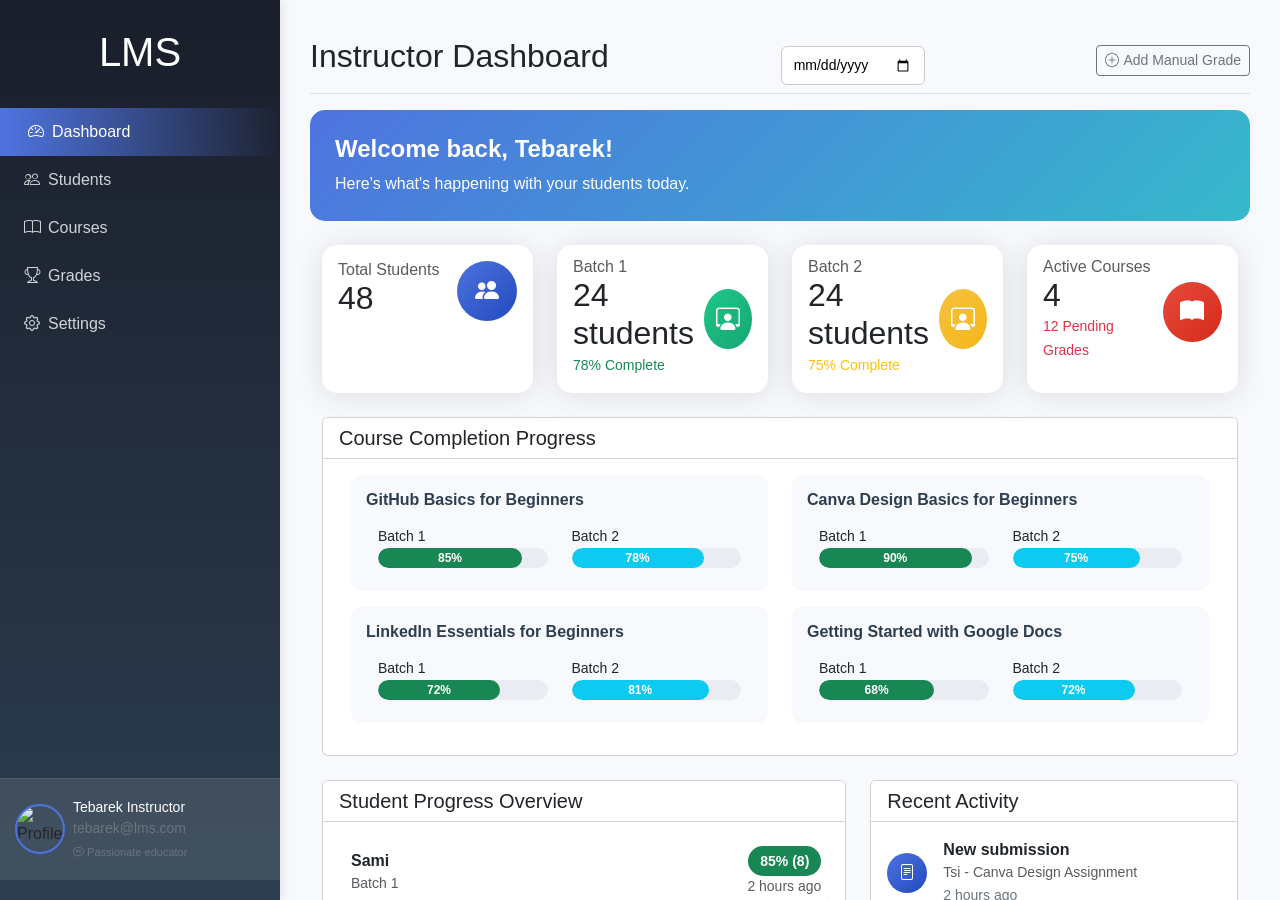
==== commit 05fdab9b: "edited dash name" ====
--- a/instructor/index.html
+++ b/instructor/index.html
@@ -96,7 +96,7 @@
             <div
               class="d-flex justify-content-between flex-wrap flex-md-nowrap align-items-center pt-3 pb-2 mb-3 border-bottom"
             >
-              <h1 class="h2">Dashboard</h1>
+              <h1 class="h2">Instructor Dashboard</h1>
               <div class="calendar-box">
                 <input type="date" id="calendar" />
               </div>
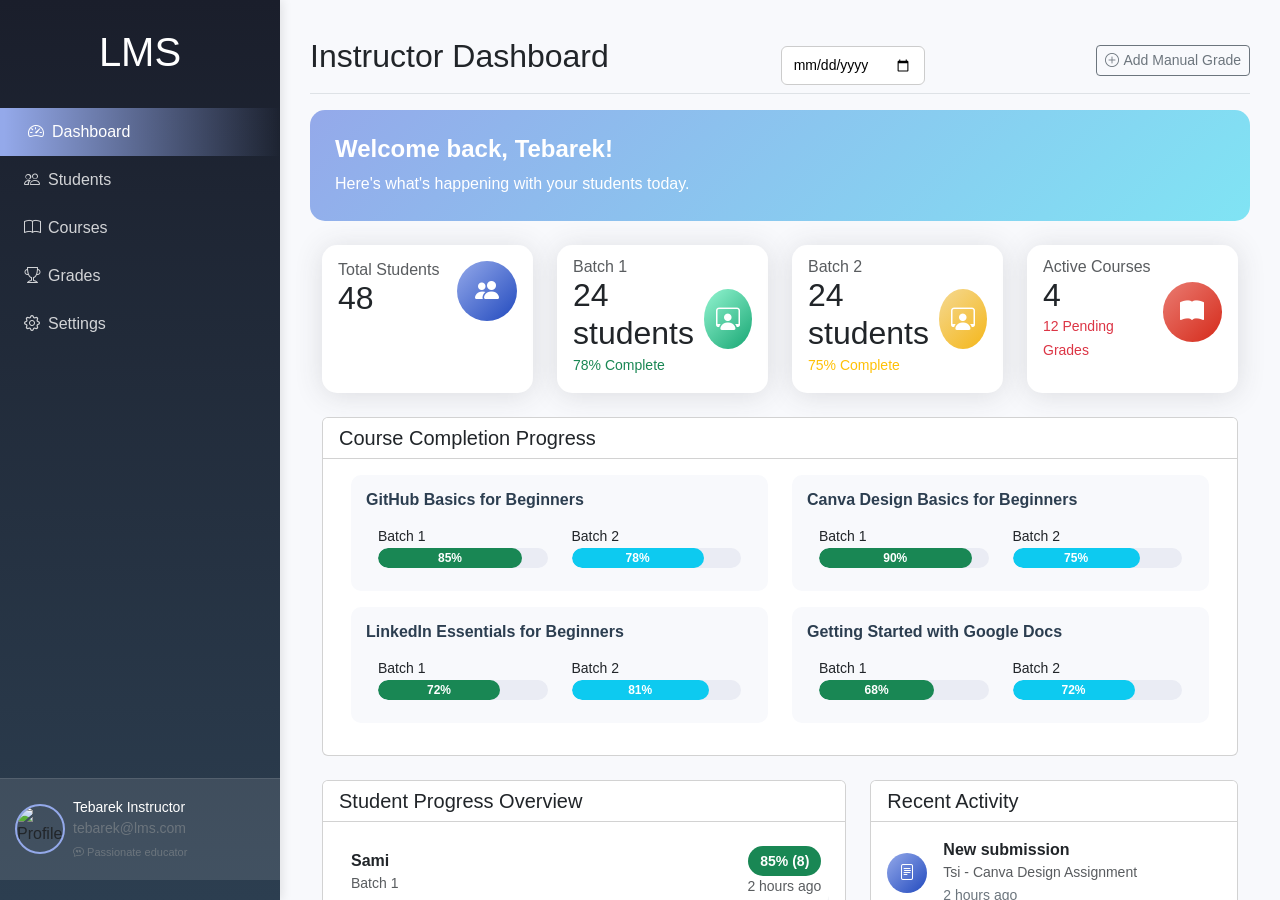
==== commit 9497c20b: "cleared comments" ====
--- a/instructor/index.html
+++ b/instructor/index.html
@@ -30,13 +30,6 @@
         <!-- Sidebar Navigation -->
         <nav class="col-md-3 col-lg-2 d-md-block bg-dark sidebar">
           <div class="sidebar-wrapper">
-            <!-- <div class="text-center mb-4">
-              <div class="instructor-avatar mx-auto">
-                <span>T</span>
-              </div>
-              <h6 class="text-white mt-2">Tebarek Instructor</h6>
-              <p class="text-secondary small">Instructor</p>
-            </div> -->
             <div class="text-center mb-4">
               <h1 class="text-white mt-2">LMS</h1>
             </div>
@@ -1042,49 +1035,6 @@
                   <div class="card-body">
                     <h5 class="card-title mb-4">Account</h5>
 
-                    <!-- Dashboard Layout Options 
-                    <div class="mb-4">
-                      <h6>Dashboard Layout</h6>
-                      <div class="row">
-                        <div class="col-md-4 mb-3">
-                          <div
-                            class="layout-option card text-center p-3"
-                            onclick="selectLayout('compact')"
-                          >
-                            <i class="bi bi-grid-3x3-gap-fill fs-1 mb-2"></i>
-                            <h6>Compact</h6>
-                            <small class="text-muted"
-                              >Show more items in less space</small
-                            >
-                          </div>
-                        </div>
-                        <div class="col-md-4 mb-3">
-                          <div
-                            class="layout-option card text-center p-3 selected"
-                            onclick="selectLayout('comfortable')"
-                          >
-                            <i class="bi bi-grid-3x2-gap-fill fs-1 mb-2"></i>
-                            <h6>Comfortable</h6>
-                            <small class="text-muted"
-                              >Balanced spacing and visibility</small
-                            >
-                          </div>
-                        </div>
-                        <div class="col-md-4 mb-3">
-                          <div
-                            class="layout-option card text-center p-3"
-                            onclick="selectLayout('spacious')"
-                          >
-                            <i class="bi bi-grid-1x2-fill fs-1 mb-2"></i>
-                            <h6>Spacious</h6>
-                            <small class="text-muted"
-                              >Extra padding for better focus</small
-                            >
-                          </div>
-                        </div>
-                      </div>
-                    </div> -->
-
                     <!-- Active Sessions -->
                     <div class="mb-4">
                       <h6>Active Sessions</h6>
@@ -1171,38 +1121,6 @@
                         </div>
                       </div>
                     </div>
-
-                    <!-- Color Scheme 
-                    <div class="mb-4">
-                      <h6>Accent Color</h6>
-                      <div class="d-flex gap-2">
-                        <button
-                          class="btn btn-primary"
-                          onclick="setAccentColor('primary')"
-                          style="width: 40px; height: 40px; border-radius: 50%"
-                        ></button>
-                        <button
-                          class="btn btn-success"
-                          onclick="setAccentColor('success')"
-                          style="width: 40px; height: 40px; border-radius: 50%"
-                        ></button>
-                        <button
-                          class="btn btn-info"
-                          onclick="setAccentColor('info')"
-                          style="width: 40px; height: 40px; border-radius: 50%"
-                        ></button>
-                        <button
-                          class="btn btn-warning"
-                          onclick="setAccentColor('warning')"
-                          style="width: 40px; height: 40px; border-radius: 50%"
-                        ></button>
-                        <button
-                          class="btn btn-danger"
-                          onclick="setAccentColor('danger')"
-                          style="width: 40px; height: 40px; border-radius: 50%"
-                        ></button>
-                      </div>
-                    </div> -->
 
                     <button
                       type="button"
--- a/instructor/style.css
+++ b/instructor/style.css
@@ -1,11 +1,11 @@
 /* style.css - Replace with this complete updated version */
 
 :root {
-    --primary-color: #4e73df;
-    --success-color: #1cc88a;
-    --info-color: #36b9cc;
-    --warning-color: #f6c23e;
-    --danger-color: #e74a3b;
+    --primary-color: #94a9ea;
+    --success-color: #94f5d1;
+    --info-color: #80e4f4;
+    --warning-color: #f5d992;
+    --danger-color: #ea7c72;
     --sidebar-width: 280px;
 }
 
@@ -16,7 +16,8 @@
     box-sizing: border-box;
 }
 
-html, body {
+html,
+body {
     height: 100%;
     overflow: hidden;
 }
@@ -179,6 +180,7 @@
         opacity: 0;
         transform: translateY(10px);
     }
+
     to {
         opacity: 1;
         transform: translateY(0);
@@ -224,10 +226,21 @@
     font-size: 24px;
 }
 
-.stat-icon.bg-primary { background: linear-gradient(135deg, var(--primary-color), #224abe) !important; }
-.stat-icon.bg-success { background: linear-gradient(135deg, var(--success-color), #17a673) !important; }
-.stat-icon.bg-warning { background: linear-gradient(135deg, var(--warning-color), #f4b619) !important; }
-.stat-icon.bg-danger { background: linear-gradient(135deg, var(--danger-color), #d52a1a) !important; }
+.stat-icon.bg-primary {
+    background: linear-gradient(135deg, var(--primary-color), #224abe) !important;
+}
+
+.stat-icon.bg-success {
+    background: linear-gradient(135deg, var(--success-color), #17a673) !important;
+}
+
+.stat-icon.bg-warning {
+    background: linear-gradient(135deg, var(--warning-color), #f4b619) !important;
+}
+
+.stat-icon.bg-danger {
+    background: linear-gradient(135deg, var(--danger-color), #d52a1a) !important;
+}
 
 /* Course Progress */
 .course-item {
@@ -300,9 +313,17 @@
     justify-content: center;
 }
 
-.activity-icon.bg-primary { background: linear-gradient(135deg, var(--primary-color), #224abe) !important; }
-.activity-icon.bg-success { background: linear-gradient(135deg, var(--success-color), #17a673) !important; }
-.activity-icon.bg-warning { background: linear-gradient(135deg, var(--warning-color), #f4b619) !important; }
+.activity-icon.bg-primary {
+    background: linear-gradient(135deg, var(--primary-color), #224abe) !important;
+}
+
+.activity-icon.bg-success {
+    background: linear-gradient(135deg, var(--success-color), #17a673) !important;
+}
+
+.activity-icon.bg-warning {
+    background: linear-gradient(135deg, var(--warning-color), #f4b619) !important;
+}
 
 /* Student Details Page */
 .student-profile-header {
@@ -622,18 +643,21 @@
     transition: width 0.3s;
 }
 
-.layout-option, .theme-option {
+.layout-option,
+.theme-option {
     cursor: pointer;
     transition: all 0.3s;
     border: 2px solid transparent;
 }
 
-.layout-option:hover, .theme-option:hover {
+.layout-option:hover,
+.theme-option:hover {
     transform: translateY(-5px);
-    box-shadow: 0 5px 15px rgba(0,0,0,0.1);
-}
-
-.layout-option.selected, .theme-option.selected {
+    box-shadow: 0 5px 15px rgba(0, 0, 0, 0.1);
+}
+
+.layout-option.selected,
+.theme-option.selected {
     border-color: var(--primary-color);
     background: rgba(78, 115, 223, 0.05);
 }
@@ -647,7 +671,7 @@
     color: #333;
     padding: 12px 24px;
     border-radius: 10px;
-    box-shadow: 0 5px 15px rgba(0,0,0,0.2);
+    box-shadow: 0 5px 15px rgba(0, 0, 0, 0.2);
     z-index: 9999;
     transform: translateX(400px);
     transition: transform 0.3s;
@@ -730,25 +754,25 @@
         width: 100%;
         height: auto;
     }
-    
+
     .main-content {
         margin-left: 0;
         width: 100%;
         padding: 15px !important;
     }
-    
+
     .instructor-profile-sidebar {
         margin-top: 20px;
     }
-    
+
     .batch-header {
         padding: 15px;
     }
-    
+
     .student-list-item {
         padding: 10px 15px;
     }
-    
+
     .settings-tabs .nav-link {
         padding: 8px 12px;
         font-size: 14px;
@@ -775,16 +799,15 @@
 }
 
 
-.calendar-box{
-margin-top:10px;
-}
-
-#calendar{
-padding:8px 12px;
-border-radius:6px;
-border:1px solid #ccc;
-font-size:14px;
-cursor:pointer;
-
-}
-
+.calendar-box {
+    margin-top: 10px;
+}
+
+#calendar {
+    padding: 8px 12px;
+    border-radius: 6px;
+    border: 1px solid #ccc;
+    font-size: 14px;
+    cursor: pointer;
+
+}
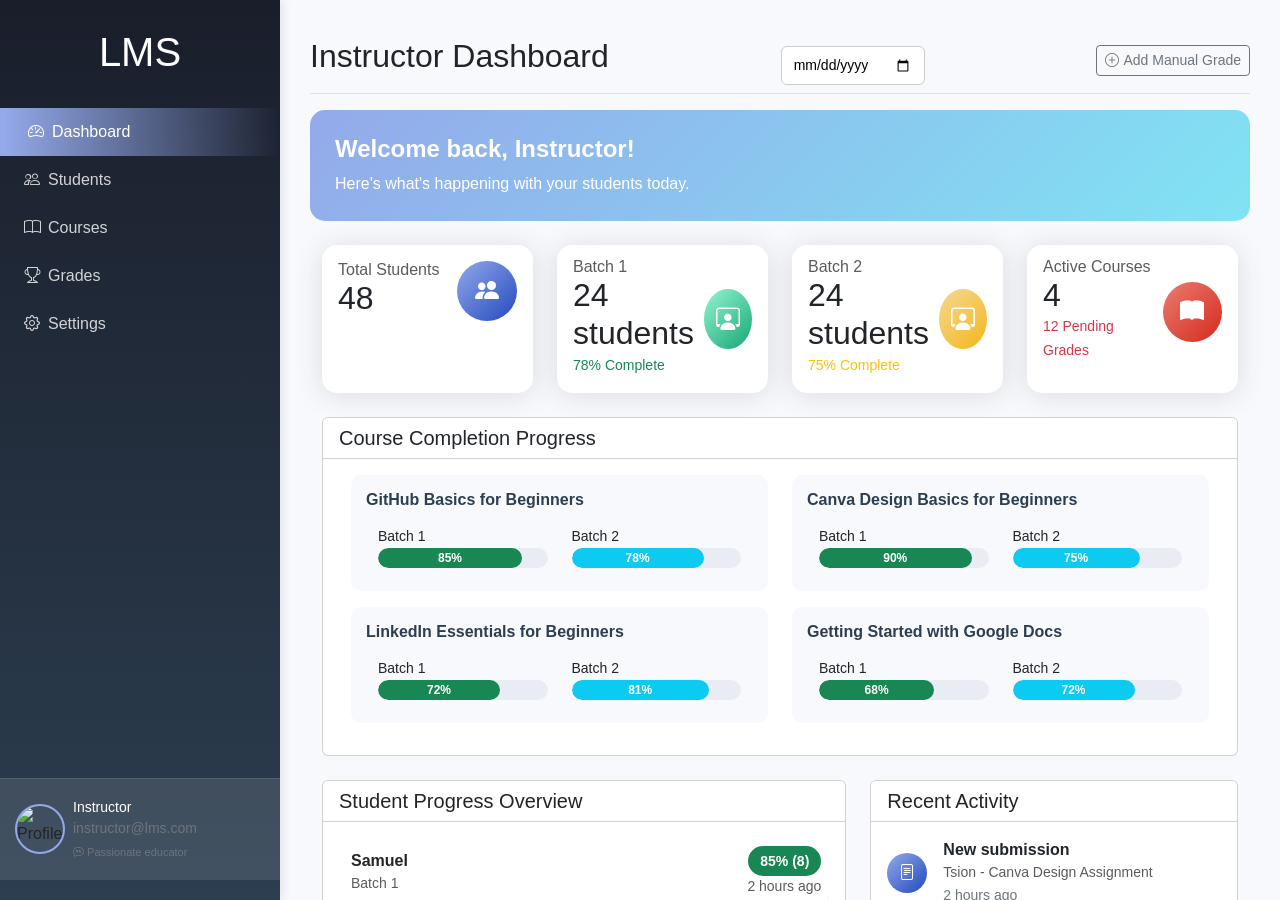
==== commit aba5de12: "edited names" ====
--- a/instructor/index.html
+++ b/instructor/index.html
@@ -10,7 +10,7 @@
       href="https://cdn.jsdelivr.net/npm/bootstrap@5.3.2/dist/css/bootstrap.min.css"
       rel="stylesheet"
     />
-    <!-- Bootstrap Icons -->
+    <!-- Bootstrap Icon -->
     <link
       rel="stylesheet"
       href="https://cdn.jsdelivr.net/npm/bootstrap-icons@1.11.3/font/bootstrap-icons.min.css"
@@ -70,8 +70,8 @@
                   class="profile-thumbnail rounded-circle me-2"
                 />
                 <div class="profile-info">
-                  <h6 class="text-white mb-0">Tebarek Instructor</h6>
-                  <small class="text-secondary">tebarek@lms.com</small>
+                  <h6 class="text-white mb-0"> Instructor</h6>
+                  <small class="text-secondary">instructor@lms.com</small>
                   <p class="text-secondary small mb-0 mt-1">
                     <i class="bi bi-chat-quote"></i> Passionate educator
                   </p>
@@ -107,7 +107,7 @@
 
             <!-- Welcome Banner -->
             <div class="alert alert-primary welcome-banner mb-4">
-              <h4 class="alert-heading">Welcome back, Tebarek!</h4>
+              <h4 class="alert-heading">Welcome back, Instructor!</h4>
               <p class="mb-0">
                 Here's what's happening with your students today.
               </p>
@@ -332,7 +332,7 @@
                           class="d-flex justify-content-between align-items-center"
                         >
                           <div>
-                            <strong>Sami</strong>
+                            <strong>Samuel</strong>
                             <div class="text-muted small">Batch 1</div>
                           </div>
                           <div class="text-end">
@@ -351,7 +351,7 @@
                           class="d-flex justify-content-between align-items-center"
                         >
                           <div>
-                            <strong>Tsi</strong>
+                            <strong>Tsion</strong>
                             <div class="text-muted small">Batch 1</div>
                           </div>
                           <div class="text-end">
@@ -368,7 +368,7 @@
                           class="d-flex justify-content-between align-items-center"
                         >
                           <div>
-                            <strong>Miky</strong>
+                            <strong>Mikyas</strong>
                             <div class="text-muted small">Batch 2</div>
                           </div>
                           <div class="text-end">
@@ -385,7 +385,7 @@
                           class="d-flex justify-content-between align-items-center"
                         >
                           <div>
-                            <strong>Emma</strong>
+                            <strong>Eldana</strong>
                             <div class="text-muted small">Batch 2</div>
                           </div>
                           <div class="text-end">
@@ -402,7 +402,7 @@
                           class="d-flex justify-content-between align-items-center"
                         >
                           <div>
-                            <strong>John</strong>
+                            <strong>Yohannes</strong>
                             <div class="text-muted small">Batch 1</div>
                           </div>
                           <div class="text-end">
@@ -421,7 +421,7 @@
                           class="d-flex justify-content-between align-items-center"
                         >
                           <div>
-                            <strong>Bety</strong>
+                            <strong>Biruk</strong>
                             <div class="text-muted small">Batch 2</div>
                           </div>
                           <div class="text-end">
@@ -451,7 +451,7 @@
                           <div>
                             <strong>New submission</strong>
                             <div class="text-muted small">
-                              Tsi - Canva Design Assignment
+                              Tsion - Canva Design Assignment
                             </div>
                             <small class="text-secondary">2 hours ago</small>
                           </div>
@@ -465,7 +465,7 @@
                           <div>
                             <strong>Assessment completed</strong>
                             <div class="text-muted small">
-                              Sami - Google Form Quiz
+                              Samuel - Google Form Quiz
                             </div>
                             <small class="text-secondary">5 hours ago</small>
                           </div>
@@ -569,7 +569,7 @@
                   onclick="filterGradesByCourse('all')"
                 >
                   All Courses
-                </button>
+                </button> 
                 <button
                   type="button"
                   class="btn btn-sm btn-outline-secondary"
@@ -577,13 +577,7 @@
                 >
                   GitHub
                 </button>
-                <button
-                  type="button"
-                  class="btn btn-sm btn-outline-secondary"
-                  onclick="filterGradesByCourse('linkedin')"
-                >
-                  LinkedIn
-                </button>
+                
 
                 <button
                   type="button"
@@ -760,7 +754,7 @@
                               type="text"
                               class="form-control"
                               id="profileName"
-                              value="Tebarek Instructor"
+                              value="Instructor"
                             />
                           </div>
                           <div class="mb-3">
@@ -771,7 +765,7 @@
                               type="email"
                               class="form-control"
                               id="profileEmail"
-                              value="tebarek@lms.com"
+                              value="instructor@lms.com"
                             />
                           </div>
                           <div class="mb-3">
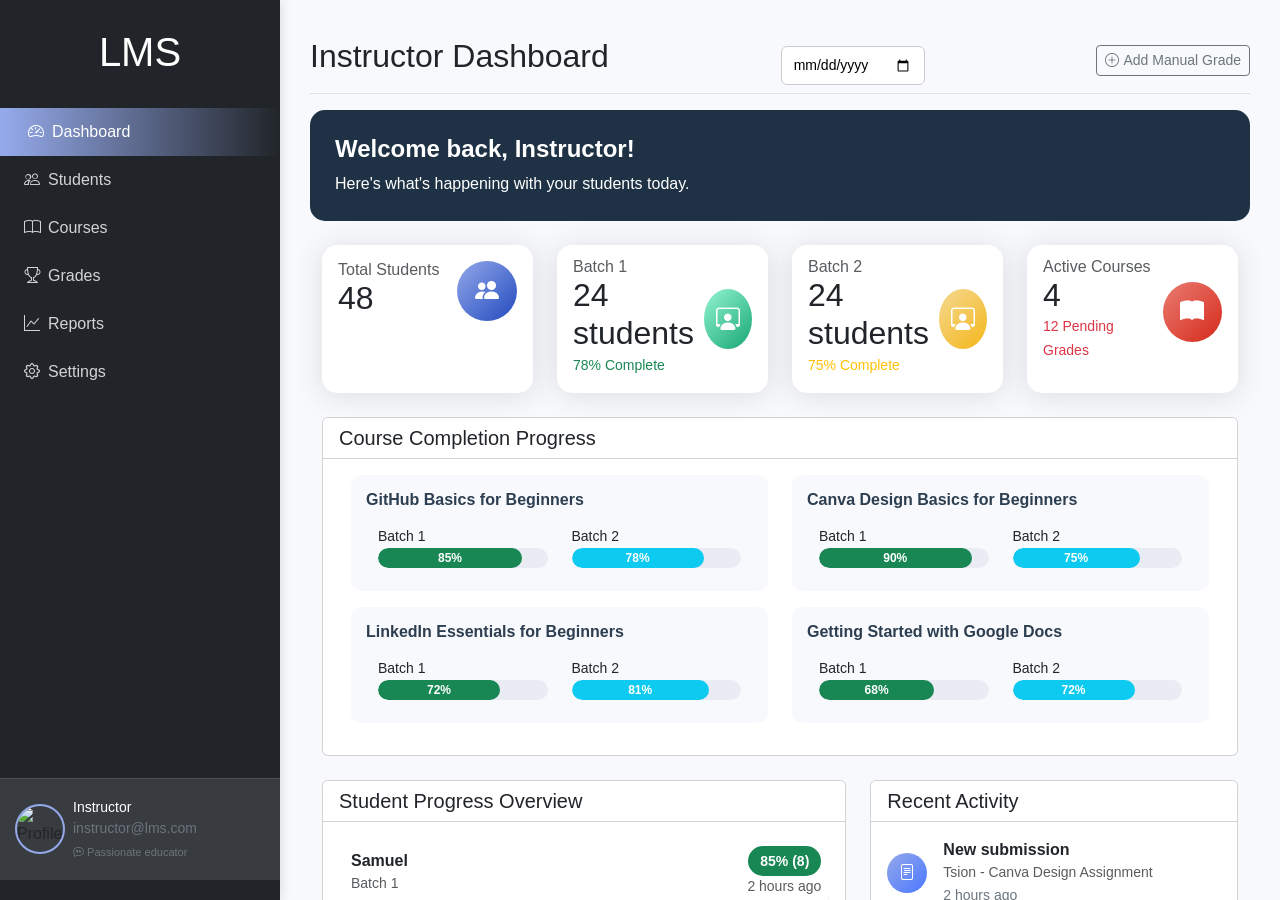
==== commit 9a012128: "Reports & Export UI" ====
--- a/instructor/index.html
+++ b/instructor/index.html
@@ -54,6 +54,11 @@
                   <i class="bi bi-trophy me-2"></i>Grades
                 </a>
               </li>
+              <li class="nav-item">
+  <a class="nav-link" href="#" data-page="reports">
+    <i class="bi bi-graph-up me-2"></i>Reports
+  </a>
+</li>
               <li class="nav-item">
                 <a class="nav-link" href="#" data-page="settings">
                   <i class="bi bi-gear me-2"></i>Settings
@@ -618,6 +623,106 @@
             </div>
           </div>
 
+        <!-- Reports Dashboard Page -->
+<div id="reports-page" class="page">
+  <div
+    class="d-flex justify-content-between flex-wrap flex-md-nowrap align-items-center pt-3 pb-2 mb-3 border-bottom"
+  >
+    <h1 class="h2">Reports & Analytics</h1>
+    <div class="btn-toolbar gap-2">
+      <button type="button" class="btn btn-sm btn-success" onclick="exportToCSV()">
+        <i class="bi bi-file-spreadsheet me-1"></i>Export CSV
+      </button>
+      <button type="button" class="btn btn-sm btn-danger" onclick="exportToPDF()">
+        <i class="bi bi-file-pdf me-1"></i>Export PDF
+      </button>
+      <button type="button" class="btn btn-sm btn-primary" onclick="printReport()">
+        <i class="bi bi-printer me-1"></i>Print
+      </button>
+    </div>
+  </div>
+
+  <!-- Report Filters -->
+  <div class="card mb-4">
+    <div class="card-header bg-white">
+      <h5 class="mb-0"><i class="bi bi-funnel me-2"></i>Report Filters</h5>
+    </div>
+    <div class="card-body">
+      <div class="row">
+        <div class="col-md-3 mb-3">
+          <label class="form-label">Report Type</label>
+          <select class="form-select" id="reportType" onchange="updateReportPreview()">
+            <option value="students">Student Report</option>
+            <option value="grades">Grade Report</option>
+            <option value="courses">Course Report</option>
+            <option value="performance">Performance Summary</option>
+          </select>
+        </div>
+        <div class="col-md-3 mb-3">
+          <label class="form-label">Batch</label>
+          <select class="form-select" id="reportBatch" onchange="updateReportPreview()">
+            <option value="all">All Batches</option>
+            <option value="Batch 1">Batch 1</option>
+            <option value="Batch 2">Batch 2</option>
+          </select>
+        </div>
+        <div class="col-md-3 mb-3">
+          <label class="form-label">Date Range</label>
+          <select class="form-select" id="reportDateRange" onchange="updateReportPreview()">
+            <option value="all">All Time</option>
+            <option value="week">Last 7 Days</option>
+            <option value="month">Last 30 Days</option>
+            <option value="semester">This Semester</option>
+          </select>
+        </div>
+        <div class="col-md-3 mb-3">
+          <label class="form-label">Sort By</label>
+          <select class="form-select" id="reportSort" onchange="updateReportPreview()">
+            <option value="name">Name (A-Z)</option>
+            <option value="grade">Grade (High to Low)</option>
+            <option value="date">Date (Newest)</option>
+          </select>
+        </div>
+      </div>
+      <div class="row">
+        <div class="col-md-4 mb-3">
+          <label class="form-label">Course Filter</label>
+          <select class="form-select" id="reportCourse" onchange="updateReportPreview()">
+            <option value="all">All Courses</option>
+            <option value="GitHub Basics for Beginners">GitHub Basics</option>
+            <option value="LinkedIn Essentials for Beginners">LinkedIn Essentials</option>
+            <option value="Canva Design Basics for Beginners">Canva Design</option>
+            <option value="Getting Started with Google Docs">Google Docs</option>
+          </select>
+        </div>
+        <div class="col-md-4 mb-3">
+          <label class="form-label">Grade Range (Min)</label>
+          <input type="range" class="form-range" id="gradeMin" min="0" max="100" value="0" oninput="updateGradeMinValue(this.value)">
+          <span id="gradeMinValue" class="small">0%</span>
+        </div>
+        <div class="col-md-4 mb-3">
+          <label class="form-label">Grade Range (Max)</label>
+          <input type="range" class="form-range" id="gradeMax" min="0" max="100" value="100" oninput="updateGradeMaxValue(this.value)">
+          <span id="gradeMaxValue" class="small">100%</span>
+        </div>
+      </div>
+    </div>
+  </div>
+
+  <!-- Report Preview -->
+  <div class="card">
+    <div class="card-header bg-white d-flex justify-content-between align-items-center">
+      <h5 class="mb-0"><i class="bi bi-file-text me-2"></i>Report Preview</h5>
+      <div class="text-muted small" id="reportStats"></div>
+    </div>
+    <div class="card-body">
+      <div id="reportPreviewContainer" style="max-height: 500px; overflow-y: auto;">
+        <!-- Report content will be dynamically loaded here -->
+      </div>
+    </div>
+  </div>
+</div>
+          
           <!-- Settings Dashboard Page -->
           <div id="settings-page" class="page">
             <div
--- a/instructor/style.css
+++ b/instructor/style.css
@@ -48,7 +48,7 @@
     width: var(--sidebar-width);
     z-index: 100;
     padding: 0;
-    background: linear-gradient(180deg, #1a1e2b 0%, #2c3e50 100%);
+    background: #131823;
     box-shadow: 2px 0 10px rgba(0, 0, 0, 0.1);
 }
 
@@ -189,7 +189,7 @@
 
 /* Welcome Banner */
 .welcome-banner {
-    background: linear-gradient(135deg, var(--primary-color), var(--info-color));
+    background: rgb(31, 50, 69);
     color: white;
     border: none;
     border-radius: 15px;
@@ -285,7 +285,7 @@
 
 .student-item:hover {
     background: #f8f9fc;
-    border-left-color: var(--primary-color);
+    border-left-color: black;
     transform: translateX(5px);
 }
 
@@ -314,20 +314,20 @@
 }
 
 .activity-icon.bg-primary {
-    background: linear-gradient(135deg, var(--primary-color), #224abe) !important;
+    background: linear-gradient(135deg, var(--primary-color), #4b78ff) !important;
 }
 
 .activity-icon.bg-success {
-    background: linear-gradient(135deg, var(--success-color), #17a673) !important;
+    background: linear-gradient(135deg, var(--success-color), #4affc0) !important;
 }
 
 .activity-icon.bg-warning {
-    background: linear-gradient(135deg, var(--warning-color), #f4b619) !important;
+    background: linear-gradient(135deg, var(--warning-color), #fbc337) !important;
 }
 
 /* Student Details Page */
 .student-profile-header {
-    background: linear-gradient(135deg, #667eea 0%, #764ba2 100%);
+    background: rgb(10, 38, 60);
     color: white;
     padding: 40px;
     border-radius: 15px;
@@ -345,7 +345,7 @@
     justify-content: center;
     font-size: 48px;
     font-weight: bold;
-    color: var(--primary-color);
+    color: rgb(10, 38, 60);
     border: 5px solid rgba(255, 255, 255, 0.3);
     margin-bottom: 20px;
 }
@@ -365,7 +365,7 @@
 }
 
 .batch-header {
-    background: linear-gradient(135deg, var(--primary-color), var(--info-color));
+    background: rgb(10, 38, 60);
     color: white;
     padding: 20px;
     border-bottom: none;
@@ -413,7 +413,7 @@
 .student-avatar-small {
     width: 40px;
     height: 40px;
-    background: linear-gradient(135deg, #f6c23e, #f4b619);
+    background: rgb(31, 50, 69);
     border-radius: 50%;
     display: flex;
     align-items: center;
@@ -448,7 +448,7 @@
 }
 
 .course-header {
-    background: linear-gradient(135deg, #667eea, #764ba2);
+    background: rgb(31, 50, 69);
     color: white;
     padding: 20px;
     border-radius: 15px 15px 0 0;
@@ -479,7 +479,7 @@
 }
 
 .enrolled-students-list::-webkit-scrollbar-thumb {
-    background: var(--primary-color);
+    background: rgb(31, 50, 69);
     border-radius: 10px;
 }
 
@@ -504,7 +504,7 @@
 }
 
 .student-indicator.online {
-    background: #1cc88a;
+    background: #1acd8c;
     box-shadow: 0 0 0 2px rgba(28, 200, 138, 0.2);
 }
 
@@ -514,7 +514,7 @@
 
 .enrollment-badge {
     background: #e3e6f0;
-    color: #4e73df;
+    color: #020306;
     font-size: 12px;
     font-weight: 600;
     padding: 5px 10px;
@@ -530,7 +530,7 @@
 }
 
 .rankings-table thead th {
-    background: linear-gradient(135deg, var(--primary-color), #224abe);
+    background: rgb(31, 50, 69);
     color: white;
     font-weight: 600;
     border: none;
@@ -616,13 +616,13 @@
 }
 
 .settings-tabs .nav-link:hover {
-    border-color: var(--primary-color);
+    border-color: rgb(31, 50, 69);
     color: var(--primary-color);
 }
 
 .settings-tabs .nav-link.active {
-    color: var(--primary-color);
-    border-bottom: 2px solid var(--primary-color);
+    color: rgb(31, 50, 69);
+    border-bottom: 2px solid rgb(31, 50, 69);
     background: transparent;
 }
 
@@ -714,37 +714,388 @@
 
 /* Dark Mode Styles */
 body.dark-mode {
-    background-color: #1a1e2b;
-    color: #e0e0e0;
-}
-
+    background-color: #0a0e17;
+    color: #e9ecef;
+}
+
+/* Main background and content area */
+body.dark-mode .main-content {
+    background-color: #0a0e17;
+}
+
+/* Cards - Clean dark surface */
 body.dark-mode .card {
-    background-color: #2c3e50;
-    border-color: #3a4a5a;
+    background-color: #131823;
+    border-color: #2a313c;
+    box-shadow: 0 0.15rem 1rem 0 rgba(0, 0, 0, 0.3);
 }
 
 body.dark-mode .card-header {
-    background-color: #34495e !important;
-    border-bottom-color: #3a4a5a;
-}
-
+    background-color: #0f1419 !important;
+    border-bottom-color: #2a313c;
+    color: #e9ecef;
+}
+
+body.dark-mode .card-body {
+    background-color: #131823;
+}
+
+/* Text colors */
 body.dark-mode .text-muted {
-    color: #a0a0a0 !important;
-}
-
+    color: #fcfcfc !important;
+}
+
+body.dark-mode h1,
+body.dark-mode h2,
+body.dark-mode h3,
+body.dark-mode h4,
+body.dark-mode h5,
+body.dark-mode h6 {
+    color: #f1f3f5;
+}
+
+body.dark-mode .text-dark {
+    color: #e9ecef !important;
+}
+
+/* Background utilities override */
 body.dark-mode .bg-white {
-    background-color: #2c3e50 !important;
-}
-
-body.dark-mode .student-item,
+    background-color: #131823 !important;
+}
+
+body.dark-mode .bg-light {
+    background-color: #0f1419 !important;
+}
+
+/* Student and course items */
+body.dark-mode .student-item {
+    background: #131823;
+    border-bottom: 1px solid #2a313c;
+}
+
+body.dark-mode .student-item:hover {
+    background: #1a222d;
+    border-left-color: #ffffff;
+}
+
 body.dark-mode .course-item {
-    background: #2c3e50;
-    color: #e0e0e0;
-}
-
-body.dark-mode .student-item:hover,
+    background: #2e3543;
+}
+
 body.dark-mode .course-item:hover {
-    background: #34495e;
+    background: #1a222d;
+    box-shadow: 0 0.15rem 1rem 0 rgba(0, 0, 0, 0.3);
+}
+
+/* Table styles */
+body.dark-mode .table {
+    color: #414244;
+}
+
+body.dark-mode .table-striped tbody tr:nth-of-type(odd) {
+    background-color: rgba(255, 255, 255, 0.03);
+}
+
+body.dark-mode .table-hover tbody tr:hover {
+    background-color: rgba(77, 124, 255, 0.08);
+    color: #e9ecef;
+}
+
+body.dark-mode .table-bordered {
+    border-color: #2a313c;
+}
+
+body.dark-mode .table-bordered th,
+body.dark-mode .table-bordered td {
+    border-color: #2a313c;
+}
+
+/* Grading badges - adjusted for dark mode */
+body.dark-mode .grade-a {
+    background: #0d3b1f;
+    color: #7df9a2;
+}
+
+body.dark-mode .grade-b {
+    background: #0a3a44;
+    color: #7de6f9;
+}
+
+body.dark-mode .grade-c {
+    background: #4a3a0a;
+    color: #f9e67d;
+}
+
+body.dark-mode .grade-d {
+    background: #4a1a1a;
+    color: #f9a27d;
+}
+
+/* Batch cards */
+body.dark-mode .batch-card {
+    background-color: #131823;
+    border-color: #2a313c;
+}
+
+body.dark-mode .batch-header {
+    background: #0f1419 !important;
+    border-bottom: 1px solid #2a313c;
+}
+
+body.dark-mode .student-list-item {
+    border-bottom-color: #2a313c;
+}
+
+body.dark-mode .student-list-item:hover {
+    background: #1a222d;
+}
+
+/* Stats cards */
+body.dark-mode .stat-card {
+    background-color: #131823;
+}
+
+/* Settings page styles */
+body.dark-mode .settings-tabs {
+    border-bottom-color: #22272f;
+}
+
+body.dark-mode .settings-tabs .nav-link {
+    color: #8c99a6;
+}
+
+body.dark-mode .settings-tabs .nav-link.active {
+    color: #7ba0ff;
+    border-bottom-color: #7ba0ff;
+}
+
+body.dark-mode .settings-tabs .nav-link:hover {
+    color: #7ba0ff;
+}
+
+/* Forms and inputs */
+body.dark-mode .form-control {
+    background-color: #0f1419;
+    border-color: #2a313c;
+    color: #e9ecef;
+}
+
+body.dark-mode .form-control:focus {
+    background-color: #0f1419;
+    border-color: #4d7cff;
+    color: #e9ecef;
+}
+
+body.dark-mode .form-control::placeholder {
+    color: #6c7a8a;
+}
+
+body.dark-mode .input-group-text {
+    background-color: #1a222d;
+    border-color: #2a313c;
+    color: #e9ecef;
+}
+
+/* Dropdown menus */
+body.dark-mode .dropdown-menu {
+    background-color: #131823;
+    border-color: #2a313c;
+}
+
+body.dark-mode .dropdown-item {
+    color: #e9ecef;
+}
+
+body.dark-mode .dropdown-item:hover {
+    background-color: #1a222d;
+    color: #fff;
+}
+
+/* Modals */
+body.dark-mode .modal-content {
+    background-color: #131823;
+    border-color: #2a313c;
+}
+
+body.dark-mode .modal-header {
+    border-bottom-color: #2a313c;
+}
+
+body.dark-mode .modal-footer {
+    border-top-color: #2a313c;
+}
+
+/* Progress bars */
+body.dark-mode .progress {
+    background-color: #2a313c;
+}
+
+/* Activity items */
+body.dark-mode .activity-item {
+    background: #131823;
+}
+
+body.dark-mode .activity-item:hover {
+    background: #1a222d;
+}
+
+/* Toast notifications in dark mode */
+body.dark-mode .toast-notification {
+    background: #131823;
+    color: #e9ecef;
+    border-left-color: #4d7cff;
+}
+
+/* Border utilities */
+body.dark-mode .border {
+    border-color: #2a313c !important;
+}
+
+body.dark-mode .border-bottom {
+    border-bottom-color: #2a313c !important;
+}
+
+body.dark-mode .border-top {
+    border-top-color: #2a313c !important;
+}
+
+/* Student profile header - adjusted for dark mode */
+body.dark-mode .student-profile-header {
+    background: #0f1419;
+    box-shadow: 0 10px 30px rgba(0, 0, 0, 0.3);
+}
+
+body.dark-mode .student-avatar-large {
+    background: #1a222d;
+    color: #7ba0ff;
+    border-color: #2a313c;
+}
+
+/* Rankings table */
+body.dark-mode .rankings-table thead th {
+    background: #0f1419;
+    color: #e9ecef;
+}
+
+body.dark-mode .rankings-table tbody tr:hover {
+    background: #1a222d;
+}
+
+/* Badge adjustments */
+body.dark-mode .badge.bg-secondary {
+    background-color: #2a313c !important;
+}
+
+/* Enrollment badge */
+body.dark-mode .enrollment-badge {
+    background: #1a222d;
+    color: #e9ecef;
+}
+
+/* Calendar input */
+body.dark-mode #calendar {
+    background-color: #0f1419;
+    border-color: #2a313c;
+    color: #e9ecef;
+}
+
+body.dark-mode #calendar:focus {
+    border-color: #4d7cff;
+    outline: none;
+}
+
+/* Layout options hover in dark mode */
+body.dark-mode .layout-option:hover,
+body.dark-mode .theme-option:hover {
+    background: #1a222d;
+}
+
+body.dark-mode .layout-option.selected,
+body.dark-mode .theme-option.selected {
+    border-color: #4d7cff;
+    background: rgba(77, 124, 255, 0.1);
+}
+
+/* Scrollbar for dark mode */
+body.dark-mode .main-content::-webkit-scrollbar-track {
+    background: #0f1419;
+}
+
+body.dark-mode .main-content::-webkit-scrollbar-thumb {
+    background: #2a313c;
+}
+
+body.dark-mode .main-content::-webkit-scrollbar-thumb:hover {
+    background: #4d7cff;
+}
+
+/* List groups */
+body.dark-mode .list-group-item {
+    background-color: #131823;
+    border-color: #2a313c;
+    color: #e9ecef;
+}
+
+/* Ensure sidebar stays dark but distinct */
+body.dark-mode .sidebar {
+    background: linear-gradient(180deg, #0a0e17 0%, #0f1419 100%);
+}
+
+/* Fix any remaining white backgrounds */
+body.dark-mode [class*="bg-"]:not(.bg-primary):not(.bg-success):not(.bg-warning):not(.bg-danger):not(.bg-info):not(.bg-transparent) {
+    background-color: initial;
+}
+
+/* Keep primary colored backgrounds intact but adjust text */
+body.dark-mode .bg-primary,
+body.dark-mode .bg-success,
+body.dark-mode .bg-warning,
+body.dark-mode .bg-danger,
+body.dark-mode .bg-info {
+    color: #fff;
+}
+
+/* Force fix for white backgrounds - Add this to the end of your dark mode section */
+body.dark-mode .table,
+body.dark-mode .card,
+body.dark-mode .bg-white {
+    background-color: #131823 !important;
+    color: #e9ecef !important;
+}
+
+body.dark-mode .table td,
+body.dark-mode .table th {
+    background-color: #131823 !important;
+    color: #e9ecef !important;
+    border-color: #2a313c !important;
+}
+
+body.dark-mode .table thead th {
+    background-color: #0f1419 !important;
+}
+
+/* Fix hover text visibility on dark mode */
+body.dark-mode .student-list-item:hover,
+body.dark-mode .enrolled-student-item:hover,
+body.dark-mode .student-item:hover {
+    color: #000000 !important;
+}
+
+body.dark-mode .student-list-item:hover h6,
+body.dark-mode .student-list-item:hover small,
+body.dark-mode .enrolled-student-item:hover span,
+body.dark-mode .enrolled-student-item:hover small,
+body.dark-mode .student-item:hover h6,
+body.dark-mode .student-item:hover small {
+    color: #000000 !important;
+}
+
+/* Fix hover visibility for student progress items only */
+body.dark-mode .student-item:hover h6,
+body.dark-mode .student-item:hover small,
+body.dark-mode .student-item:hover .text-muted,
+body.dark-mode .student-item:hover .badge {
+    color: #969191 !important;
 }
 
 /* Responsive Adjustments */
